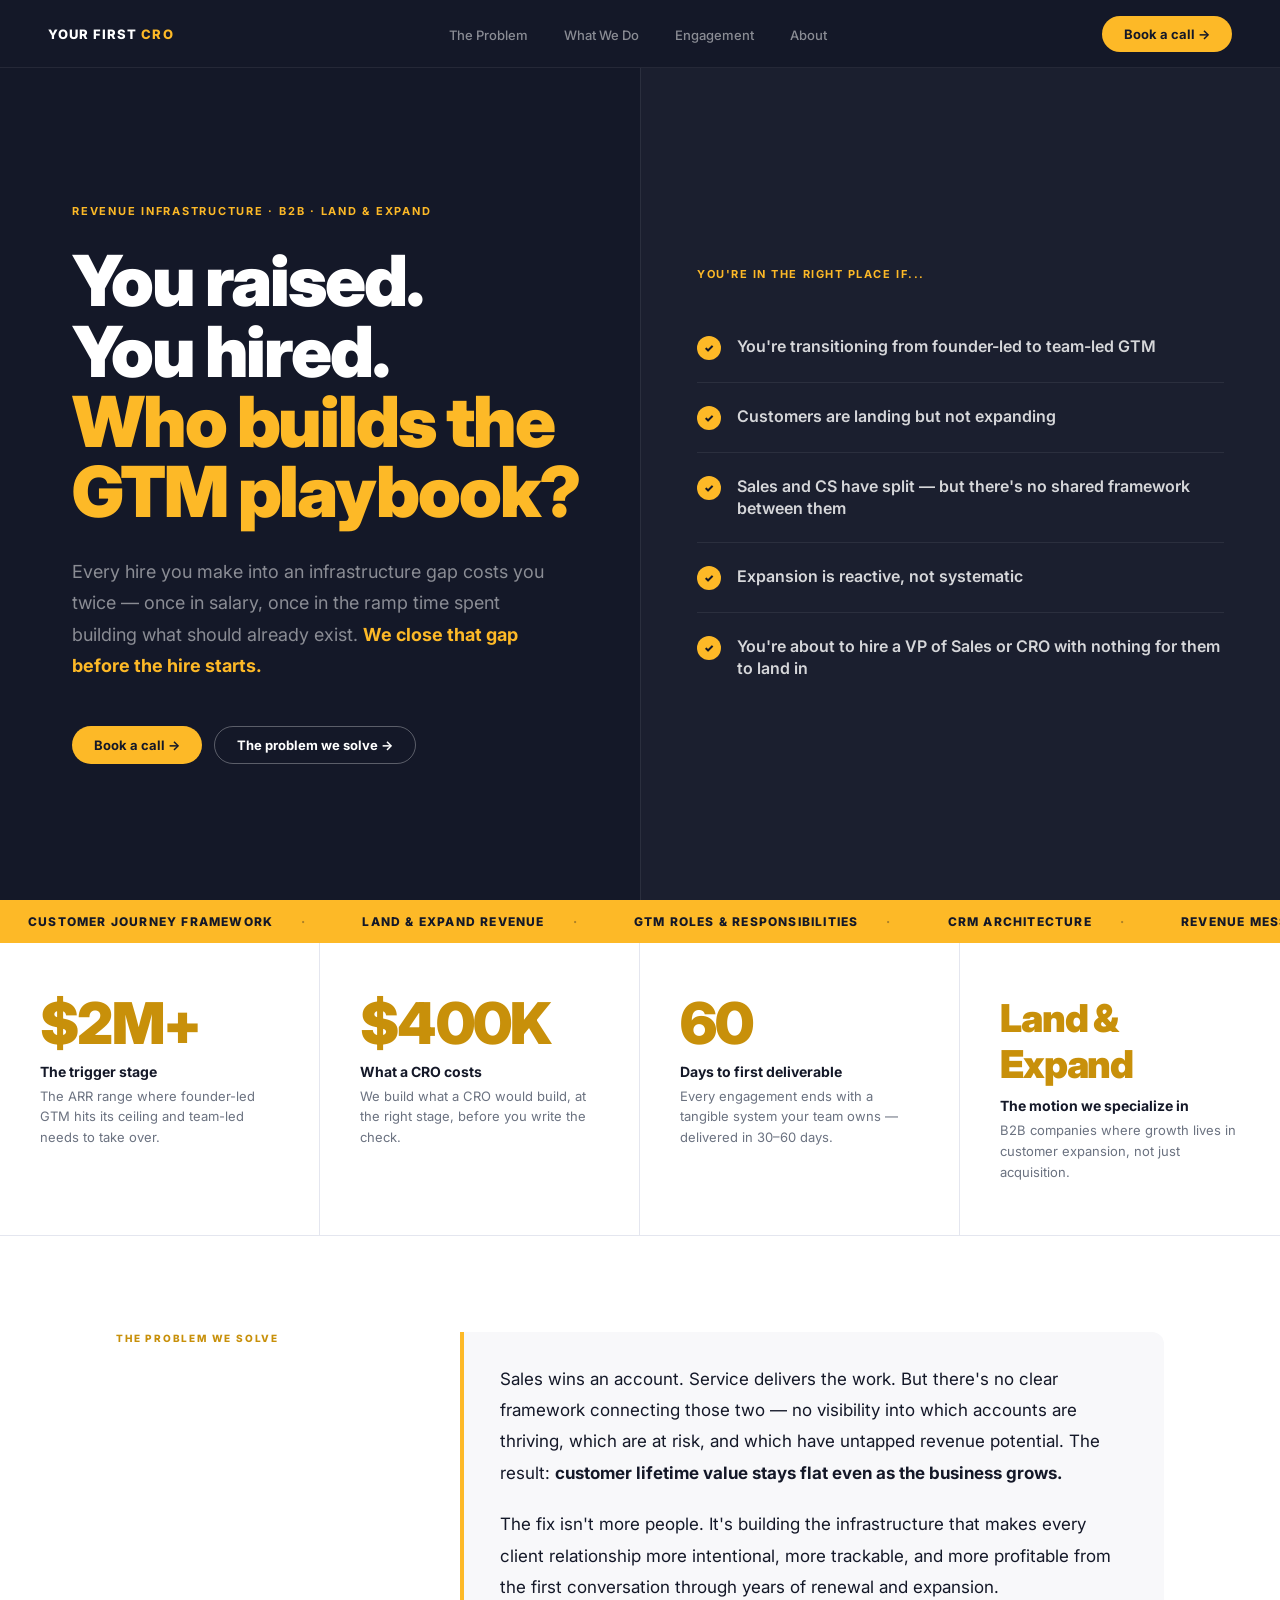
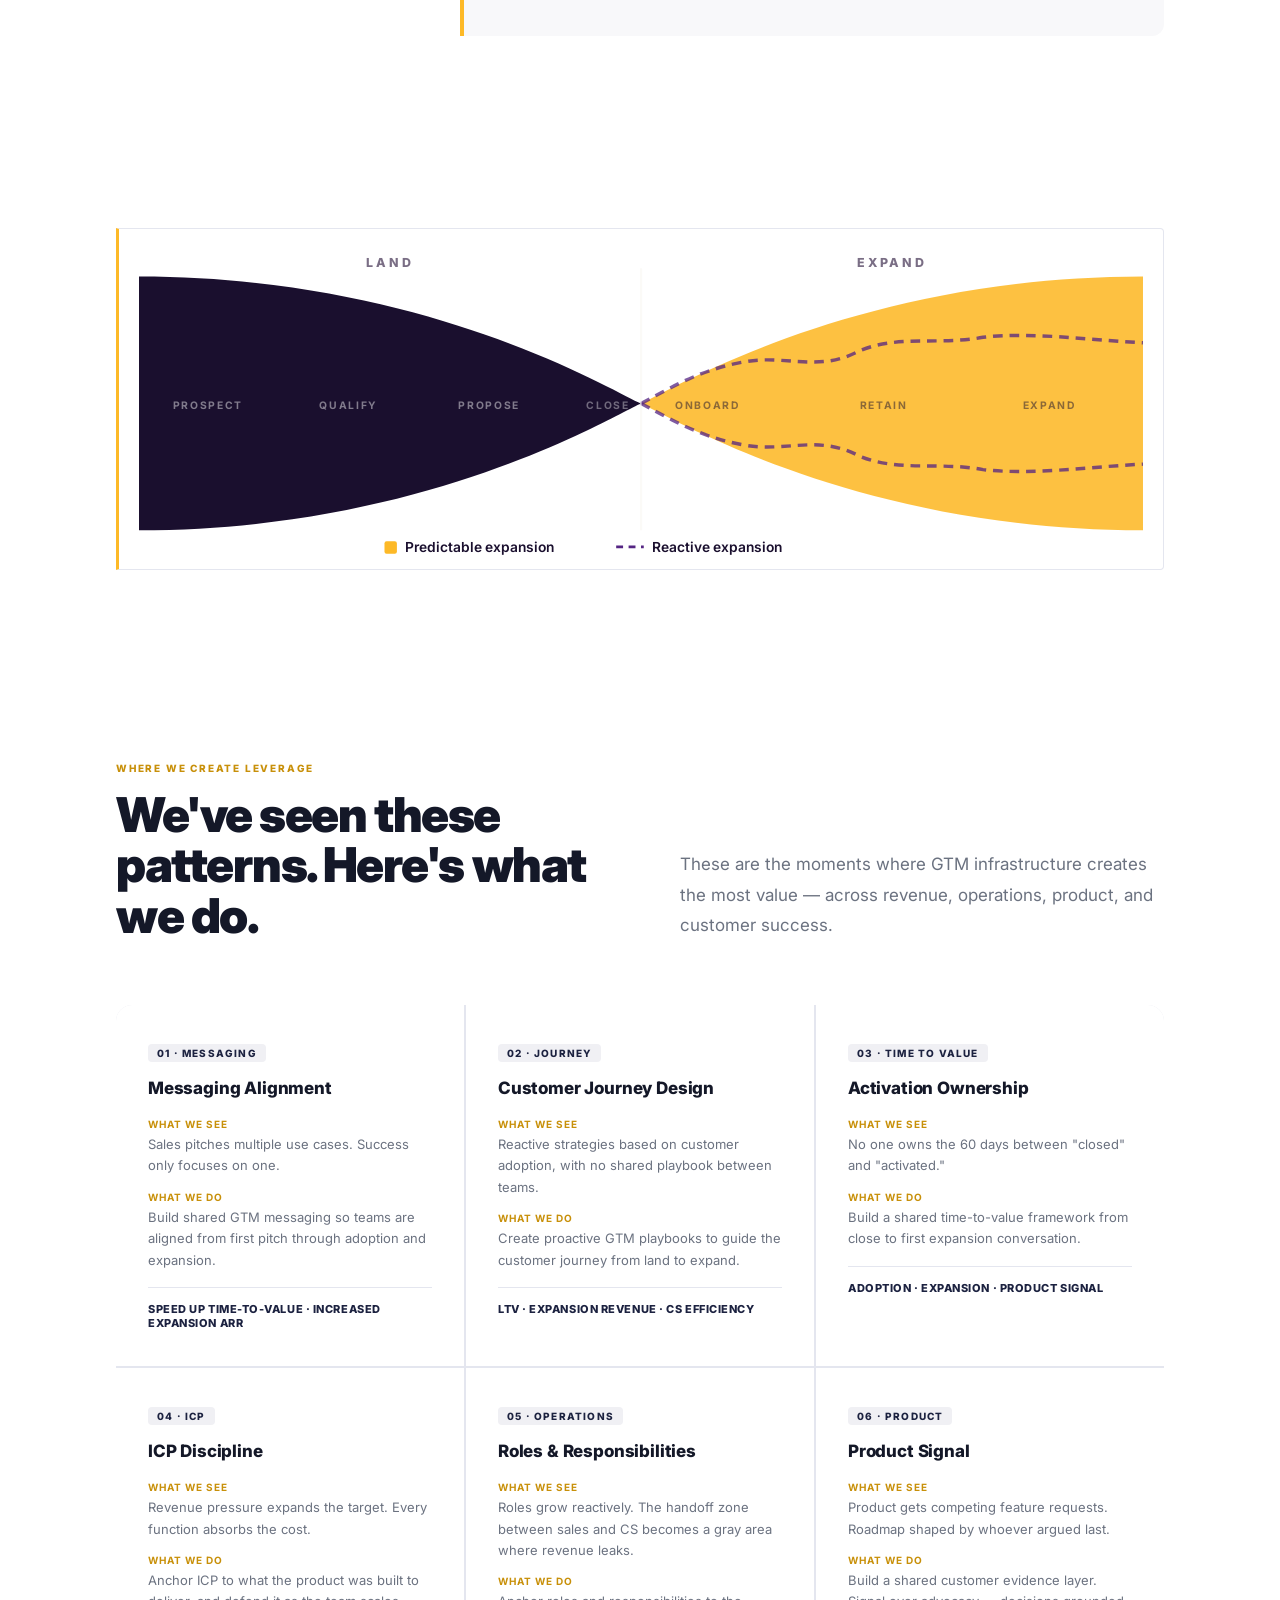
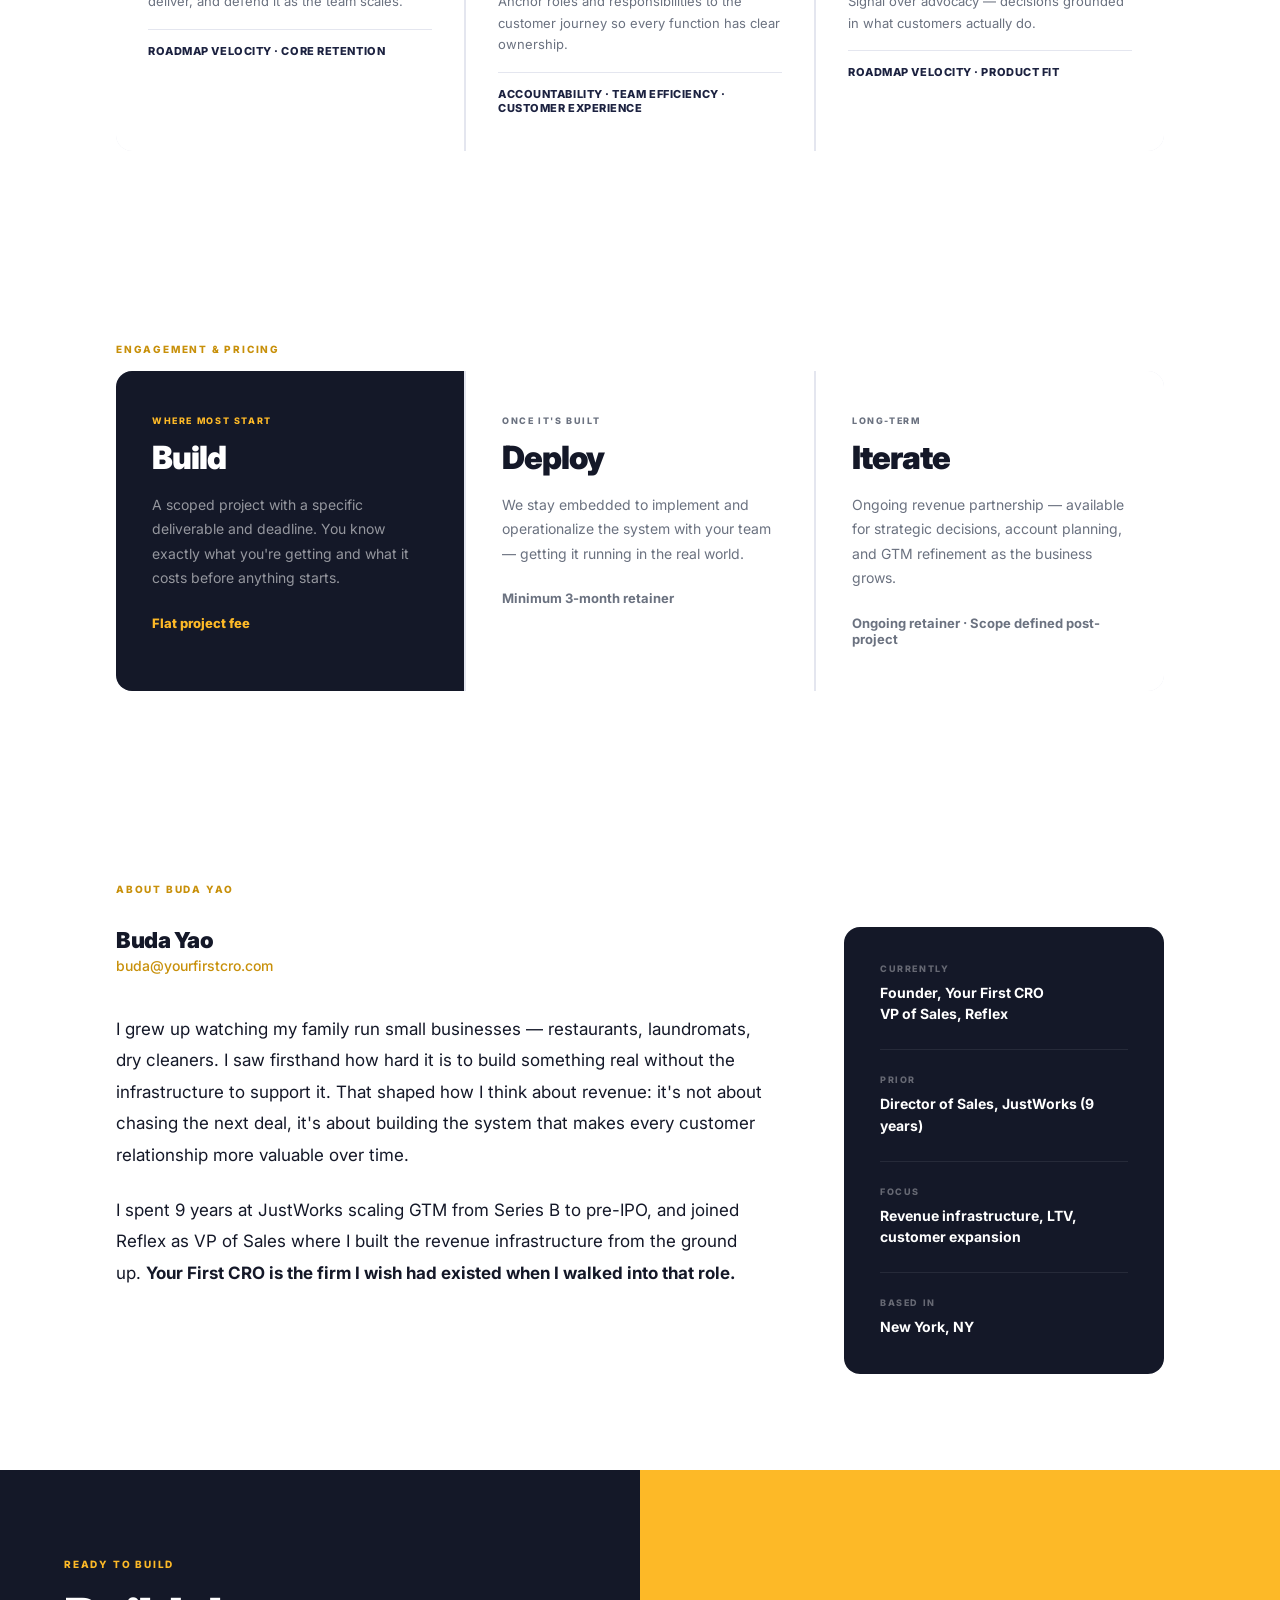
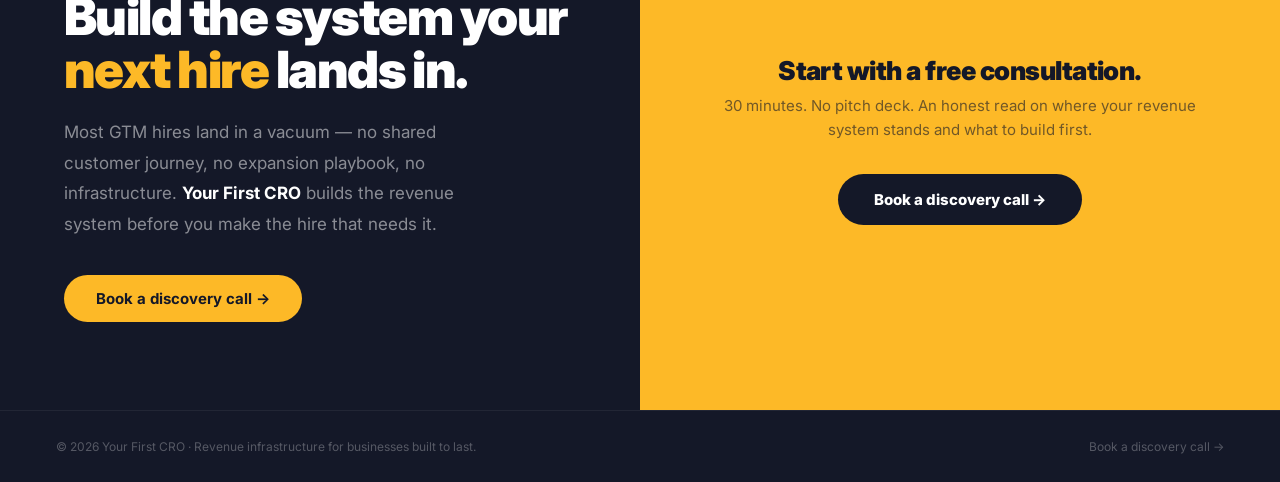
==== index.html @ e3a28d0a "Fix mobile funnel overflow" ====
<!DOCTYPE html>
<html lang="en">
<head>
  <meta charset="UTF-8" />
  <meta name="viewport" content="width=device-width, initial-scale=1.0" />
  <title>Your First CRO — Revenue Infrastructure for B2B Companies</title>
  <link rel="preconnect" href="https://fonts.googleapis.com" />
  <link rel="preconnect" href="https://fonts.gstatic.com" crossorigin />
  <link href="https://fonts.googleapis.com/css2?family=Inter:wght@300;400;500;600;700;800;900&display=swap" rel="stylesheet" />
  <style>
    *, *::before, *::after { box-sizing: border-box; margin: 0; padding: 0; }
    :root {
      --dark:    #141828;
      --dark2:   #1C2240;
      --dark3:   #252D50;
      --white:   #FFFFFF;
      --offwhite:#F8F8FA;
      --light2:  #F0F0F4;
      --text:    #141828;
      --muted:   #6B7280;
      --border:  #E4E6EF;
      --gold:    #FDB927;
      --gold-dk: #C8900A;
    }
    html { scroll-behavior: smooth; }
    body { background: var(--white); color: var(--text); font-family: 'Inter', sans-serif; -webkit-font-smoothing: antialiased; }

    /* ── NAV ── */
    nav {
      position: fixed; top: 0; left: 0; right: 0; z-index: 100;
      display: flex; align-items: center; justify-content: space-between;
      padding: 0 48px; height: 68px;
      background: var(--dark); border-bottom: 1px solid rgba(255,255,255,.07);
    }
    .logo { font-size: 13px; font-weight: 800; letter-spacing: .08em; text-transform: uppercase; color: #fff; text-decoration: none; }
    .logo em { font-style: normal; color: var(--gold); }
    .nav-links { display: flex; gap: 36px; list-style: none; }
    .nav-links a { font-size: 13px; font-weight: 500; color: rgba(255,255,255,.5); text-decoration: none; transition: color .2s; }
    .nav-links a:hover { color: #fff; }
    .pill { display: inline-flex; align-items: center; gap: 6px; padding: 10px 22px; border-radius: 999px; font-size: 13px; font-weight: 700; text-decoration: none; border: none; cursor: pointer; transition: all .2s; }
    .pill-gold { background: var(--gold); color: var(--dark); }
    .pill-gold:hover { background: var(--gold-dk); color: #fff; transform: translateY(-1px); }
    .pill-outline { background: transparent; color: #fff; border: 1.5px solid rgba(255,255,255,.3); }
    .pill-outline:hover { border-color: var(--gold); color: var(--gold); }

    /* ── HERO ── */
    .hero {
      background: var(--dark);
      min-height: 100vh;
      display: grid;
      grid-template-columns: 1fr 1fr;
      align-items: center;
      padding-top: 68px;
      overflow: hidden;
    }
    .hero-left { padding: 80px 56px 80px 72px; }
    .hero-kicker { font-size: 11px; font-weight: 700; letter-spacing: .16em; text-transform: uppercase; color: var(--gold); margin-bottom: 28px; }
    .hero h1 { font-size: clamp(44px, 5.5vw, 76px); font-weight: 900; line-height: 1.0; letter-spacing: -.03em; color: #fff; margin-bottom: 28px; }
    .hero h1 em { font-style: normal; color: var(--gold); }
    .hero-sub { font-size: 18px; color: rgba(255,255,255,.5); line-height: 1.75; margin-bottom: 44px; max-width: 480px; }
    .hero-sub strong { color: var(--gold); font-weight: 700; }
    .hero-actions { display: flex; gap: 12px; flex-wrap: wrap; }
    .hero-right {
      background: rgba(255,255,255,.03);
      border-left: 1px solid rgba(255,255,255,.07);
      height: 100%;
      display: flex; flex-direction: column; justify-content: center;
      padding: 80px 56px;
    }
    .hero-right-label { font-size: 11px; font-weight: 700; letter-spacing: .14em; text-transform: uppercase; color: var(--gold); margin-bottom: 32px; }
    .trigger-row { display: flex; align-items: flex-start; gap: 16px; padding: 22px 0; border-bottom: 1px solid rgba(255,255,255,.07); }
    .trigger-row:last-child { border-bottom: none; }
    .t-check { width: 24px; height: 24px; border-radius: 50%; background: var(--gold); color: var(--dark); font-size: 11px; font-weight: 900; display: flex; align-items: center; justify-content: center; flex-shrink: 0; margin-top: 1px; }
    .t-text { font-size: 16px; font-weight: 600; color: rgba(255,255,255,.82); line-height: 1.4; }

    /* ── TICKER ── */
    .ticker-wrap { background: var(--gold); overflow: hidden; padding: 14px 0; }
    .ticker-inner { display: flex; width: max-content; animation: ticker 35s linear infinite; }
    .ticker-inner:hover { animation-play-state: paused; }
    .ticker-item { font-size: 12px; font-weight: 800; color: var(--dark); padding: 0 28px; text-transform: uppercase; letter-spacing: .1em; white-space: nowrap; }
    .ticker-item::after { content: '·'; margin-left: 28px; opacity: .35; }
    @keyframes ticker { from { transform: translateX(0); } to { transform: translateX(-50%); } }

    /* ── STATS ── */
    .stats-row { display: grid; grid-template-columns: repeat(4, 1fr); background: var(--white); border-bottom: 1px solid var(--border); }
    .stat-block { padding: 52px 40px; border-right: 1px solid var(--border); }
    .stat-block:last-child { border-right: none; }
    .stat-num { font-size: clamp(38px, 4.5vw, 60px); font-weight: 900; letter-spacing: -.03em; color: var(--gold-dk); line-height: 1; margin-bottom: 10px; }
    .stat-label { font-size: 14px; font-weight: 700; color: var(--text); margin-bottom: 6px; }
    .stat-desc { font-size: 13px; color: var(--muted); line-height: 1.6; }

    /* ── SECTION HELPERS ── */
    .sec-dark { background: var(--dark); color: #fff; }
    .sec-white { background: var(--white); }
    .sec-offwhite { background: var(--white); }
    .wrap { max-width: 1160px; margin: 0 auto; padding: 96px 56px; }
    .wrap-sm { max-width: 820px; margin: 0 auto; padding: 96px 56px; }
    .section-kicker { font-size: 10px; font-weight: 800; letter-spacing: .18em; text-transform: uppercase; color: var(--gold-dk); margin-bottom: 16px; }
    .section-kicker-light { color: var(--gold); }
    .section-h2 { font-size: clamp(30px, 3.8vw, 50px); font-weight: 900; line-height: 1.05; letter-spacing: -.03em; }

    /* ── PROBLEM ── */
    .problem-grid { display: grid; grid-template-columns: 280px 1fr; gap: 64px; align-items: start; }
    .problem-label { font-size: 10px; font-weight: 800; letter-spacing: .18em; text-transform: uppercase; color: var(--muted); padding-top: 4px; }
    .problem-card { border-left: 4px solid var(--gold); padding: 32px 36px; background: var(--offwhite); border-radius: 0 12px 12px 0; }
    .problem-card p { font-size: 17px; color: var(--text); line-height: 1.85; margin-bottom: 20px; }
    .problem-card p:last-child { margin-bottom: 0; }
    .problem-card strong { color: var(--dark); font-weight: 700; }

    /* ── FUNNEL ── */
    .funnel-header { margin-bottom: 48px; }
    .funnel-header h2 { font-size: clamp(28px, 3.5vw, 46px); font-weight: 900; line-height: 1.05; letter-spacing: -.03em; color: #fff; margin-top: 12px; }
    .funnel-header h2 em { font-style: normal; color: var(--gold); }
    .funnel-legend { display: flex; gap: 32px; margin-top: 24px; align-items: center; }
    .legend-item { display: flex; align-items: center; gap: 10px; font-size: 13px; font-weight: 600; color: rgba(255,255,255,.45); }
    .legend-line { width: 32px; height: 2px; }
    .legend-line.solid { background: #fff; }
    .legend-line.dashed { background: transparent; border-top: 2px dashed rgba(255,255,255,.5); }

    /* ── WHAT WE DO ── */
    .wwd-grid { display: grid; grid-template-columns: repeat(3, 1fr); gap: 2px; background: rgba(255,255,255,.06); border-radius: 16px; overflow: hidden; }
    .wwd-card { background: var(--dark2); padding: 40px 36px; }
    .wwd-phase { font-size: 9px; font-weight: 800; letter-spacing: .18em; text-transform: uppercase; color: var(--gold); margin-bottom: 12px; }
    .wwd-card h3 { font-size: 20px; font-weight: 900; color: #fff; letter-spacing: -.02em; line-height: 1.2; margin-bottom: 16px; }
    .wwd-card p { font-size: 14px; color: rgba(255,255,255,.55); line-height: 1.75; margin-bottom: 24px; }
    .wwd-tags { display: flex; flex-direction: column; gap: 8px; margin-bottom: 20px; }
    .wwd-tag { display: inline-block; font-size: 11px; font-weight: 700; color: rgba(255,255,255,.8); background: rgba(255,255,255,.08); border: 1px solid rgba(255,255,255,.12); padding: 5px 12px; border-radius: 999px; width: fit-content; }
    .wwd-timeline { font-size: 11px; font-weight: 600; color: var(--gold); margin-top: 16px; padding-top: 16px; border-top: 1px solid rgba(255,255,255,.08); }

    /* ── HOW WE'RE DIFFERENT ── */
    .diff-card { border-left: 4px solid var(--gold); padding: 36px 40px; background: var(--white); border-radius: 0 12px 12px 0; }
    .diff-card p { font-size: 18px; color: var(--text); line-height: 1.85; }

    /* ── LEVERAGE ── */
    .lev-intro { display: grid; grid-template-columns: 1fr 1fr; gap: 80px; align-items: end; margin-bottom: 64px; }
    .lev-intro h2 { font-size: clamp(30px, 3.8vw, 48px); font-weight: 900; line-height: 1.05; letter-spacing: -.03em; }
    .lev-intro p { font-size: 17px; color: var(--muted); line-height: 1.8; }
    .lev-grid { display: grid; grid-template-columns: repeat(3, 1fr); gap: 2px; background: var(--border); border-radius: 16px; overflow: hidden; }
    .lev-card { background: var(--white); padding: 36px 32px; transition: background .2s; }
    .lev-card:hover { background: #F5F5FA; }
    .lev-num { font-size: 10px; font-weight: 800; letter-spacing: .12em; text-transform: uppercase; color: var(--dark2); background: var(--light2); display: inline-block; padding: 3px 9px; border-radius: 4px; margin-bottom: 16px; }
    .lev-card h3 { font-size: 17px; font-weight: 800; color: var(--text); margin-bottom: 20px; letter-spacing: -.01em; }
    .lev-row-lbl { font-size: 10px; font-weight: 700; letter-spacing: .1em; text-transform: uppercase; color: var(--gold-dk); margin-bottom: 4px; }
    .lev-row-txt { font-size: 13px; color: var(--muted); line-height: 1.65; margin-bottom: 14px; }
    .lev-impact { margin-top: 16px; padding-top: 14px; border-top: 1px solid var(--border); font-size: 11px; font-weight: 800; color: var(--dark2); letter-spacing: .05em; text-transform: uppercase; }
    .lev-wide { grid-column: span 3; background: var(--dark); padding: 48px; display: grid; grid-template-columns: 1fr 2fr; gap: 48px; align-items: center; }
    .lev-wide h3 { font-size: 22px; font-weight: 900; color: #fff; letter-spacing: -.02em; line-height: 1.2; }
    .lev-wide h3 em { font-style: normal; color: var(--gold); }
    .lev-wide p { font-size: 16px; color: rgba(255,255,255,.6); line-height: 1.8; }

    /* ── ENGAGEMENT ── */
    .eng-grid { display: grid; grid-template-columns: repeat(3, 1fr); gap: 2px; background: var(--border); border-radius: 16px; overflow: hidden; }
    .eng-card { background: var(--white); padding: 44px 36px; }
    .eng-card.featured { background: var(--dark); }
    .eng-phase { font-size: 9px; font-weight: 800; letter-spacing: .18em; text-transform: uppercase; color: var(--muted); margin-bottom: 12px; }
    .eng-card.featured .eng-phase { color: var(--gold); }
    .eng-card h3 { font-size: 32px; font-weight: 900; color: var(--text); letter-spacing: -.03em; margin-bottom: 16px; }
    .eng-card.featured h3 { color: #fff; }
    .eng-card p { font-size: 14px; color: var(--muted); line-height: 1.75; margin-bottom: 24px; }
    .eng-card.featured p { color: rgba(255,255,255,.55); }
    .eng-fee { font-size: 13px; font-weight: 800; color: var(--gold-dk); }
    .eng-card.featured .eng-fee { color: var(--gold); }

    /* ── ABOUT ── */
    .about-grid { display: grid; grid-template-columns: 1fr 320px; gap: 80px; align-items: start; }
    .about-bio p { font-size: 17px; color: var(--text); line-height: 1.85; margin-bottom: 24px; }
    .about-bio p:last-child { margin-bottom: 0; }
    .about-bio strong { font-weight: 700; }
    .about-sidebar { background: var(--dark); border-radius: 16px; padding: 36px; }
    .about-row { margin-bottom: 24px; padding-bottom: 24px; border-bottom: 1px solid rgba(255,255,255,.08); }
    .about-row:last-child { margin-bottom: 0; padding-bottom: 0; border-bottom: none; }
    .about-row-label { font-size: 9px; font-weight: 800; letter-spacing: .18em; text-transform: uppercase; color: rgba(255,255,255,.35); margin-bottom: 8px; }
    .about-row-value { font-size: 14px; font-weight: 700; color: #fff; line-height: 1.55; }
    .about-name { font-size: 22px; font-weight: 900; color: var(--text); letter-spacing: -.02em; margin-bottom: 4px; }
    .about-email { font-size: 14px; color: var(--gold-dk); font-weight: 500; margin-bottom: 40px; }

    /* ── CTA ── */
    .cta-wrap { background: var(--dark); display: grid; grid-template-columns: 1fr 1fr; align-items: stretch; min-height: 440px; }
    .cta-left { padding: 88px 64px; display: flex; flex-direction: column; justify-content: center; }
    .cta-left h2 { font-size: clamp(32px, 4vw, 56px); font-weight: 900; line-height: 1.05; letter-spacing: -.03em; color: #fff; margin-bottom: 20px; }
    .cta-left h2 em { font-style: normal; color: var(--gold); }
    .cta-left p { font-size: 17px; color: rgba(255,255,255,.5); line-height: 1.8; margin-bottom: 36px; max-width: 420px; }
    .cta-left strong { color: #fff; }
    .cta-right { background: var(--gold); display: flex; flex-direction: column; align-items: center; justify-content: center; padding: 64px; text-align: center; }
    .cta-right h3 { font-size: 26px; font-weight: 900; color: var(--dark); letter-spacing: -.02em; margin-bottom: 8px; }
    .cta-right p { font-size: 15px; color: rgba(20,24,40,.6); margin-bottom: 32px; line-height: 1.6; }
    .pill-dark-lg { display: inline-flex; align-items: center; gap: 8px; padding: 16px 36px; border-radius: 999px; font-size: 15px; font-weight: 800; background: var(--dark); color: #fff; text-decoration: none; transition: all .2s; }
    .pill-dark-lg:hover { background: var(--dark2); transform: translateY(-2px); box-shadow: 0 8px 28px rgba(20,24,40,.3); }

    /* ── FOOTER ── */
    footer { background: var(--dark); padding: 28px 56px; display: flex; align-items: center; justify-content: space-between; border-top: 1px solid rgba(255,255,255,.06); }
    footer p { font-size: 12px; color: rgba(255,255,255,.28); }
    footer a { font-size: 12px; color: rgba(255,255,255,.28); text-decoration: none; transition: color .2s; }
    footer a:hover { color: var(--gold); }

    /* ── MOBILE ── */
    @media (max-width: 768px) {
      nav { padding: 0 20px; }
      .nav-links { display: none; }
      .hero { grid-template-columns: 1fr; min-height: auto; }
      .hero-left { padding: 80px 24px 48px; }
      .hero-right { border-left: none; border-top: 1px solid rgba(255,255,255,.07); padding: 48px 24px; }
      .wrap, .wrap-sm { padding: 64px 24px; }
      .stats-row { grid-template-columns: 1fr 1fr; }
      .stat-block { border-right: none; border-bottom: 1px solid var(--border); padding: 36px 24px; }
      .problem-grid { grid-template-columns: 1fr; gap: 24px; }
      .wwd-grid, .eng-grid { grid-template-columns: 1fr; }
      .lev-grid { grid-template-columns: 1fr; }
      .lev-wide { grid-column: span 1; grid-template-columns: 1fr; gap: 20px; }
      .lev-intro, .about-grid { grid-template-columns: 1fr; gap: 40px; }
      .cta-wrap { grid-template-columns: 1fr; }
      .cta-left { padding: 56px 24px; }
      .cta-right { padding: 48px 24px; }
      footer { flex-direction: column; gap: 8px; text-align: center; padding: 24px; }
      .funnel-svg { transform: scale(1.6); transform-origin: center center; margin: 20px 0; }
      .funnel-container { overflow: hidden; }
    }
  </style>
</head>
<body>

<!-- NAV -->
<nav>
  <a href="/" class="logo">Your First <em>CRO</em></a>
  <ul class="nav-links">
    <li><a href="#problem">The Problem</a></li>
    <li><a href="#what-we-do">What We Do</a></li>
    <li><a href="#engage">Engagement</a></li>
    <li><a href="#about">About</a></li>
  </ul>
  <a href="book.html" class="pill pill-gold">Book a call →</a>
</nav>

<!-- HERO -->
<section class="hero">
  <div class="hero-left">
    <div class="hero-kicker">Revenue Infrastructure · B2B · Land & Expand</div>
    <h1>You raised.<br>You hired.<br><em>Who builds the GTM playbook?</em></h1>
    <p class="hero-sub">Every hire you make into an infrastructure gap costs you twice — once in salary, once in the ramp time spent building what should already exist. <strong>We close that gap before the hire starts.</strong></p>
    <div class="hero-actions">
      <a href="book.html" class="pill pill-gold">Book a call →</a>
      <a href="#problem" class="pill pill-outline">The problem we solve →</a>
    </div>
  </div>
  <div class="hero-right">
    <div class="hero-right-label">You're in the right place if...</div>
    <div class="trigger-row">
      <div class="t-check">✓</div>
      <span class="t-text">You're transitioning from founder-led to team-led GTM</span>
    </div>
    <div class="trigger-row">
      <div class="t-check">✓</div>
      <span class="t-text">Customers are landing but not expanding</span>
    </div>
    <div class="trigger-row">
      <div class="t-check">✓</div>
      <span class="t-text">Sales and CS have split — but there's no shared framework between them</span>
    </div>
    <div class="trigger-row">
      <div class="t-check">✓</div>
      <span class="t-text">Expansion is reactive, not systematic</span>
    </div>
    <div class="trigger-row">
      <div class="t-check">✓</div>
      <span class="t-text">You're about to hire a VP of Sales or CRO with nothing for them to land in</span>
    </div>
  </div>
</section>

<!-- TICKER -->
<div class="ticker-wrap">
  <div class="ticker-inner">
    <span class="ticker-item">Customer Journey Framework</span>
    <span class="ticker-item">Land & Expand Revenue</span>
    <span class="ticker-item">GTM Roles & Responsibilities</span>
    <span class="ticker-item">CRM Architecture</span>
    <span class="ticker-item">Revenue Messaging</span>
    <span class="ticker-item">AI Workflow Agents</span>
    <span class="ticker-item">Outsourced Revenue Partner</span>
    <span class="ticker-item">Time to Value</span>
    <span class="ticker-item">Expansion Playbook</span>
    <span class="ticker-item">Customer Journey Framework</span>
    <span class="ticker-item">Land & Expand Revenue</span>
    <span class="ticker-item">GTM Roles & Responsibilities</span>
    <span class="ticker-item">CRM Architecture</span>
    <span class="ticker-item">Revenue Messaging</span>
    <span class="ticker-item">AI Workflow Agents</span>
    <span class="ticker-item">Outsourced Revenue Partner</span>
    <span class="ticker-item">Time to Value</span>
    <span class="ticker-item">Expansion Playbook</span>
  </div>
</div>

<!-- STATS -->
<section>
  <div class="stats-row">
    <div class="stat-block">
      <div class="stat-num">$2M+</div>
      <div class="stat-label">The trigger stage</div>
      <div class="stat-desc">The ARR range where founder-led GTM hits its ceiling and team-led needs to take over.</div>
    </div>
    <div class="stat-block">
      <div class="stat-num">$400K</div>
      <div class="stat-label">What a CRO costs</div>
      <div class="stat-desc">We build what a CRO would build, at the right stage, before you write the check.</div>
    </div>
    <div class="stat-block">
      <div class="stat-num">60</div>
      <div class="stat-label">Days to first deliverable</div>
      <div class="stat-desc">Every engagement ends with a tangible system your team owns — delivered in 30–60 days.</div>
    </div>
    <div class="stat-block">
      <div class="stat-num" style="font-size:clamp(26px,3vw,42px);line-height:1.2;">Land &<br>Expand</div>
      <div class="stat-label">The motion we specialize in</div>
      <div class="stat-desc">B2B companies where growth lives in customer expansion, not just acquisition.</div>
    </div>
  </div>
</section>

<!-- THE PROBLEM -->
<section class="sec-white" id="problem">
  <div class="wrap">
    <div class="problem-grid">
      <div>
        <div class="section-kicker">The problem we solve</div>
      </div>
      <div class="problem-card">
        <p>Sales wins an account. Service delivers the work. But there's no clear framework connecting those two — no visibility into which accounts are thriving, which are at risk, and which have untapped revenue potential. The result: <strong>customer lifetime value stays flat even as the business grows.</strong></p>
        <p>The fix isn't more people. It's building the infrastructure that makes every client relationship more intentional, more trackable, and more profitable from the first conversation through years of renewal and expansion.</p>
      </div>
    </div>
  </div>
</section>

<!-- LAND & EXPAND FUNNEL -->
<section class="sec-white" id="funnel">
  <div class="wrap">
    <div class="funnel-container" style="background:var(--white);border-left:3px solid var(--gold);padding:20px 20px 14px;border-radius:0 4px 4px 0;border:1px solid var(--border);border-left:3px solid var(--gold);">
      <svg viewBox="0 0 728 222" xmlns="http://www.w3.org/2000/svg" style="width:100%;height:auto;display:block;" class="funnel-svg">
        <defs>
          <style>
            .f-head { font-family: Inter, sans-serif; font-size: 9px; font-weight: 800; letter-spacing: 2px; }
            .f-stage { font-family: Inter, sans-serif; font-size: 7.5px; font-weight: 700; letter-spacing: 1.2px; }
            .f-cap { font-family: Inter, sans-serif; font-size: 10px; font-weight: 600; }
          </style>
        </defs>
        <text x="182" y="13" text-anchor="middle" class="f-head" fill="#7A6E85">LAND</text>
        <text x="546" y="13" text-anchor="middle" class="f-head" fill="#7A6E85">EXPAND</text>
        <path d="M 0,20 C 210,20 345,104 364,112 C 345,120 210,204 0,204 Z" fill="#1A0F2E"/>
        <path d="M 364,112 C 383,104 518,20 728,20 L 728,204 C 518,204 383,120 364,112 Z" fill="#FDB927" opacity="0.88"/>
        <path d="M 364,112 C 380,104 404,88 438,82 C 468,76 492,90 522,74 C 550,62 580,70 612,64 C 648,60 688,66 728,68" fill="none" stroke="#552583" stroke-width="2.5" stroke-dasharray="7,5" opacity="0.75"/>
        <path d="M 364,112 C 380,120 404,136 438,142 C 468,148 492,134 522,150 C 550,162 580,154 612,160 C 648,164 688,158 728,156" fill="none" stroke="#552583" stroke-width="2.5" stroke-dasharray="7,5" opacity="0.75"/>
        <line x1="364" y1="14" x2="364" y2="204" stroke="rgba(247,243,238,0.45)" stroke-width="1.5"/>
        <text x="50"  y="116" text-anchor="middle" class="f-stage" fill="rgba(255,255,255,0.45)">PROSPECT</text>
        <text x="152" y="116" text-anchor="middle" class="f-stage" fill="rgba(255,255,255,0.45)">QUALIFY</text>
        <text x="254" y="116" text-anchor="middle" class="f-stage" fill="rgba(255,255,255,0.45)">PROPOSE</text>
        <text x="340" y="116" text-anchor="middle" class="f-stage" fill="rgba(255,255,255,0.38)" font-size="6.5">CLOSE</text>
        <text x="412" y="116" text-anchor="middle" class="f-stage" fill="rgba(26,15,46,0.5)">ONBOARD</text>
        <text x="540" y="116" text-anchor="middle" class="f-stage" fill="rgba(26,15,46,0.5)">RETAIN</text>
        <text x="660" y="116" text-anchor="middle" class="f-stage" fill="rgba(26,15,46,0.5)">EXPAND</text>
        <rect x="178" y="212" width="9" height="9" fill="#FDB927" rx="1.5"/>
        <text x="193" y="220" class="f-cap" fill="#1A0F2E">Predictable expansion</text>
        <line x1="346" y1="216" x2="366" y2="216" stroke="#552583" stroke-width="2" stroke-dasharray="5,4"/>
        <text x="372" y="220" class="f-cap" fill="#1A0F2E">Reactive expansion</text>
      </svg>
    </div>
  </div>
</section>

<!-- LEVERAGE -->
<section class="sec-offwhite" id="leverage">
  <div class="wrap">
    <div class="lev-intro">
      <div>
        <div class="section-kicker">Where we create leverage</div>
        <h2 class="section-h2" style="margin-top:12px;">We've seen these patterns. Here's what we do.</h2>
      </div>
      <p>These are the moments where GTM infrastructure creates the most value — across revenue, operations, product, and customer success.</p>
    </div>
    <div class="lev-grid">
      <div class="lev-card">
        <div class="lev-num">01 · Messaging</div>
        <h3>Messaging Alignment</h3>
        <div class="lev-row-lbl">What we see</div>
        <div class="lev-row-txt">Sales pitches multiple use cases. Success only focuses on one.</div>
        <div class="lev-row-lbl">What we do</div>
        <div class="lev-row-txt">Build shared GTM messaging so teams are aligned from first pitch through adoption and expansion.</div>
        <div class="lev-impact">Speed up time-to-value · Increased expansion ARR</div>
      </div>
      <div class="lev-card">
        <div class="lev-num">02 · Journey</div>
        <h3>Customer Journey Design</h3>
        <div class="lev-row-lbl">What we see</div>
        <div class="lev-row-txt">Reactive strategies based on customer adoption, with no shared playbook between teams.</div>
        <div class="lev-row-lbl">What we do</div>
        <div class="lev-row-txt">Create proactive GTM playbooks to guide the customer journey from land to expand.</div>
        <div class="lev-impact">LTV · Expansion revenue · CS efficiency</div>
      </div>
      <div class="lev-card">
        <div class="lev-num">03 · Time to Value</div>
        <h3>Activation Ownership</h3>
        <div class="lev-row-lbl">What we see</div>
        <div class="lev-row-txt">No one owns the 60 days between "closed" and "activated."</div>
        <div class="lev-row-lbl">What we do</div>
        <div class="lev-row-txt">Build a shared time-to-value framework from close to first expansion conversation.</div>
        <div class="lev-impact">Adoption · Expansion · Product signal</div>
      </div>
      <div class="lev-card">
        <div class="lev-num">04 · ICP</div>
        <h3>ICP Discipline</h3>
        <div class="lev-row-lbl">What we see</div>
        <div class="lev-row-txt">Revenue pressure expands the target. Every function absorbs the cost.</div>
        <div class="lev-row-lbl">What we do</div>
        <div class="lev-row-txt">Anchor ICP to what the product was built to deliver, and defend it as the team scales.</div>
        <div class="lev-impact">Roadmap velocity · Core retention</div>
      </div>
      <div class="lev-card">
        <div class="lev-num">05 · Operations</div>
        <h3>Roles &amp; Responsibilities</h3>
        <div class="lev-row-lbl">What we see</div>
        <div class="lev-row-txt">Roles grow reactively. The handoff zone between sales and CS becomes a gray area where revenue leaks.</div>
        <div class="lev-row-lbl">What we do</div>
        <div class="lev-row-txt">Anchor roles and responsibilities to the customer journey so every function has clear ownership.</div>
        <div class="lev-impact">Accountability · Team efficiency · Customer experience</div>
      </div>
      <div class="lev-card">
        <div class="lev-num">06 · Product</div>
        <h3>Product Signal</h3>
        <div class="lev-row-lbl">What we see</div>
        <div class="lev-row-txt">Product gets competing feature requests. Roadmap shaped by whoever argued last.</div>
        <div class="lev-row-lbl">What we do</div>
        <div class="lev-row-txt">Build a shared customer evidence layer. Signal over advocacy — decisions grounded in what customers actually do.</div>
        <div class="lev-impact">Roadmap velocity · Product fit</div>
      </div>
    </div>
  </div>
</section>

<!-- ENGAGEMENT -->
<section class="sec-white" id="engage">
  <div class="wrap">
    <div class="section-kicker" style="margin-bottom:16px;">Engagement & pricing</div>
    <div class="eng-grid">
      <div class="eng-card featured">
        <div class="eng-phase">Where most start</div>
        <h3>Build</h3>
        <p>A scoped project with a specific deliverable and deadline. You know exactly what you're getting and what it costs before anything starts.</p>
        <div class="eng-fee">Flat project fee</div>
      </div>
      <div class="eng-card">
        <div class="eng-phase">Once it's built</div>
        <h3>Deploy</h3>
        <p>We stay embedded to implement and operationalize the system with your team — getting it running in the real world.</p>
        <div class="eng-fee" style="color:var(--muted);font-weight:700;">Minimum 3-month retainer</div>
      </div>
      <div class="eng-card">
        <div class="eng-phase">Long-term</div>
        <h3>Iterate</h3>
        <p>Ongoing revenue partnership — available for strategic decisions, account planning, and GTM refinement as the business grows.</p>
        <div class="eng-fee" style="color:var(--muted);font-weight:700;">Ongoing retainer · Scope defined post-project</div>
      </div>
    </div>
  </div>
</section>

<!-- ABOUT -->
<section class="sec-offwhite" id="about">
  <div class="wrap">
    <div class="section-kicker" style="margin-bottom:32px;">About Buda Yao</div>
    <div class="about-grid">
      <div class="about-bio">
        <div class="about-name">Buda Yao</div>
        <div class="about-email">buda@yourfirstcro.com</div>
        <p>I grew up watching my family run small businesses — restaurants, laundromats, dry cleaners. I saw firsthand how hard it is to build something real without the infrastructure to support it. That shaped how I think about revenue: it's not about chasing the next deal, it's about building the system that makes every customer relationship more valuable over time.</p>
        <p>I spent 9 years at JustWorks scaling GTM from Series B to pre-IPO, and joined Reflex as VP of Sales where I built the revenue infrastructure from the ground up. <strong>Your First CRO is the firm I wish had existed when I walked into that role.</strong></p>
      </div>
      <div class="about-sidebar">
        <div class="about-row">
          <div class="about-row-label">Currently</div>
          <div class="about-row-value">Founder, Your First CRO<br>VP of Sales, Reflex</div>
        </div>
        <div class="about-row">
          <div class="about-row-label">Prior</div>
          <div class="about-row-value">Director of Sales, JustWorks (9 years)</div>
        </div>
        <div class="about-row">
          <div class="about-row-label">Focus</div>
          <div class="about-row-value">Revenue infrastructure, LTV, customer expansion</div>
        </div>
        <div class="about-row">
          <div class="about-row-label">Based in</div>
          <div class="about-row-value">New York, NY</div>
        </div>
      </div>
    </div>
  </div>
</section>

<!-- CTA -->
<section id="cta">
  <div class="cta-wrap">
    <div class="cta-left">
      <div class="section-kicker section-kicker-light" style="margin-bottom:20px;">Ready to build</div>
      <h2>Build the system your <em>next hire</em> lands in.</h2>
      <p>Most GTM hires land in a vacuum — no shared customer journey, no expansion playbook, no infrastructure. <strong>Your First CRO</strong> builds the revenue system before you make the hire that needs it.</p>
      <a href="book.html" class="pill pill-gold" style="font-size:15px;padding:14px 32px;align-self:flex-start;">Book a discovery call →</a>
    </div>
    <div class="cta-right">
      <h3>Start with a free consultation.</h3>
      <p>30 minutes. No pitch deck. An honest read on where your revenue system stands and what to build first.</p>
      <a href="book.html" class="pill-dark-lg">Book a discovery call →</a>
    </div>
  </div>
</section>

<!-- FOOTER -->
<footer>
  <p>© 2026 Your First CRO · Revenue infrastructure for businesses built to last.</p>
  <a href="book.html">Book a discovery call →</a>
</footer>

</body>
</html>
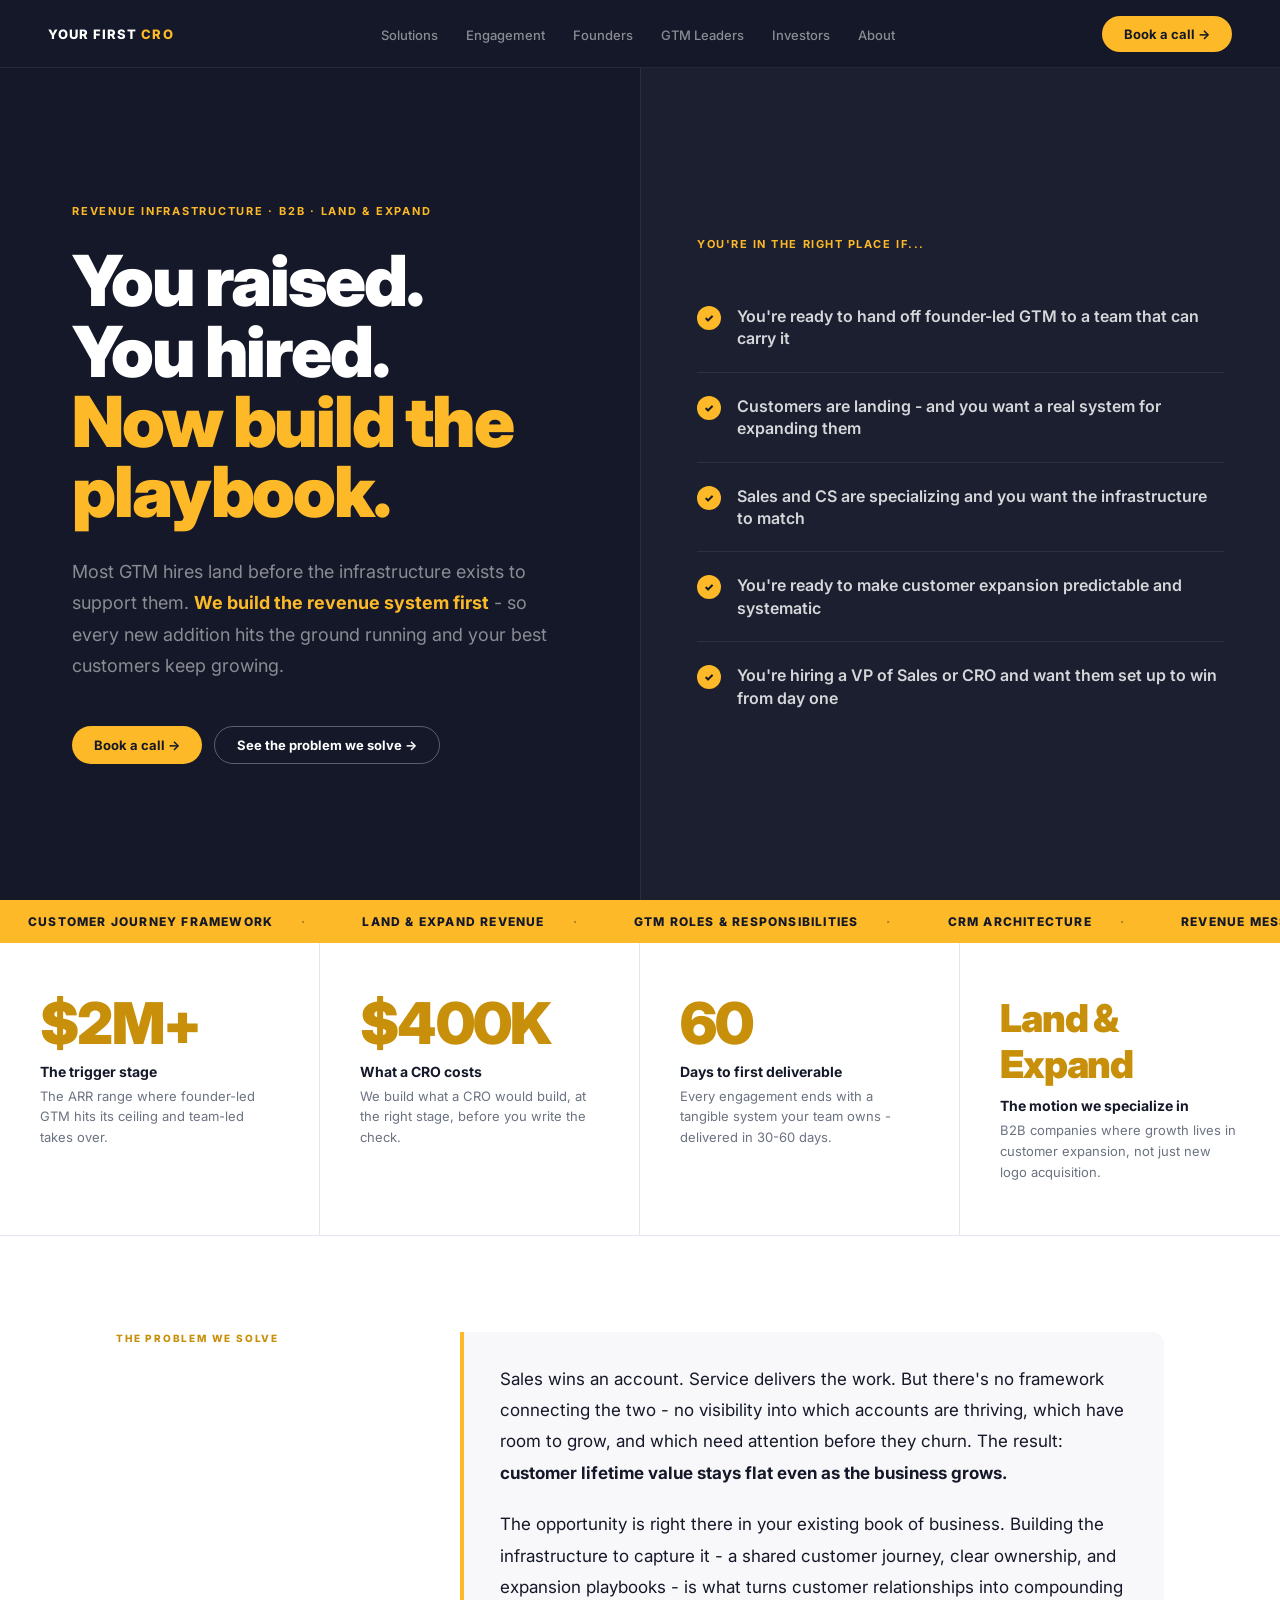
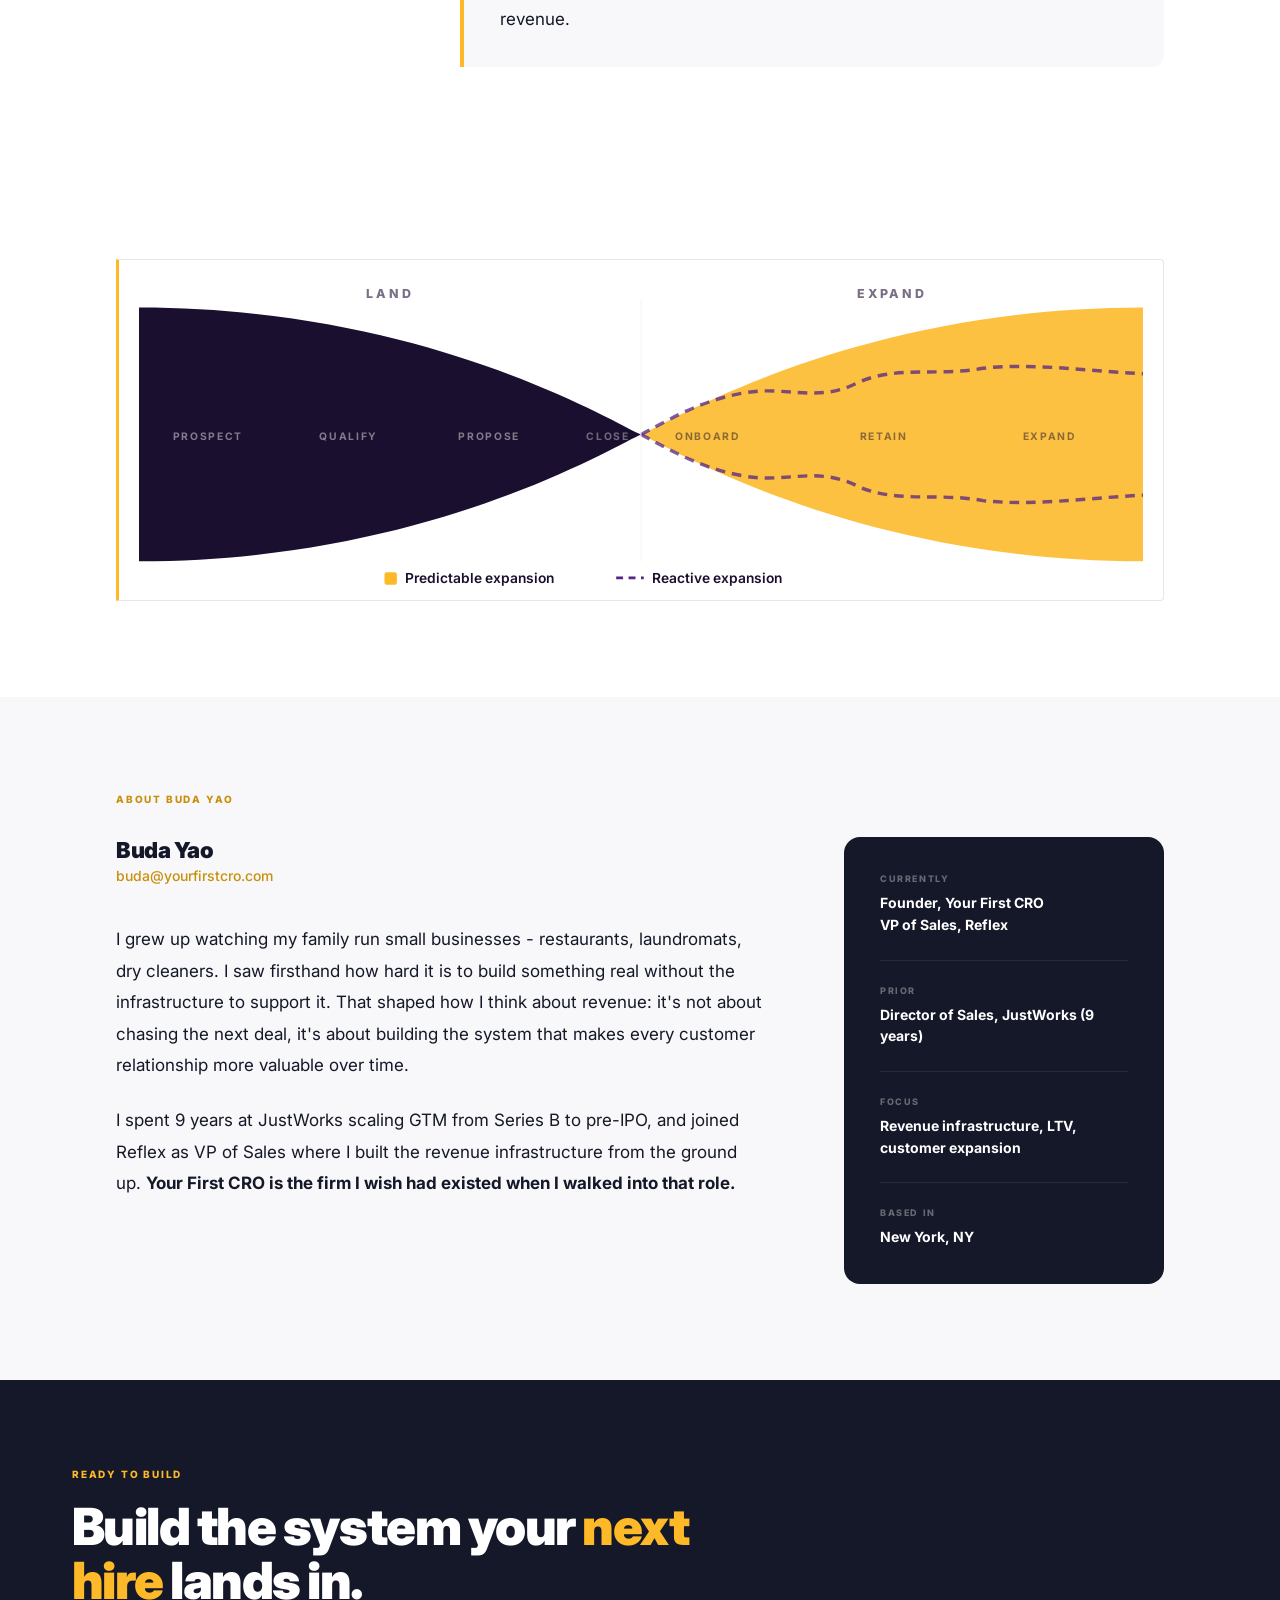
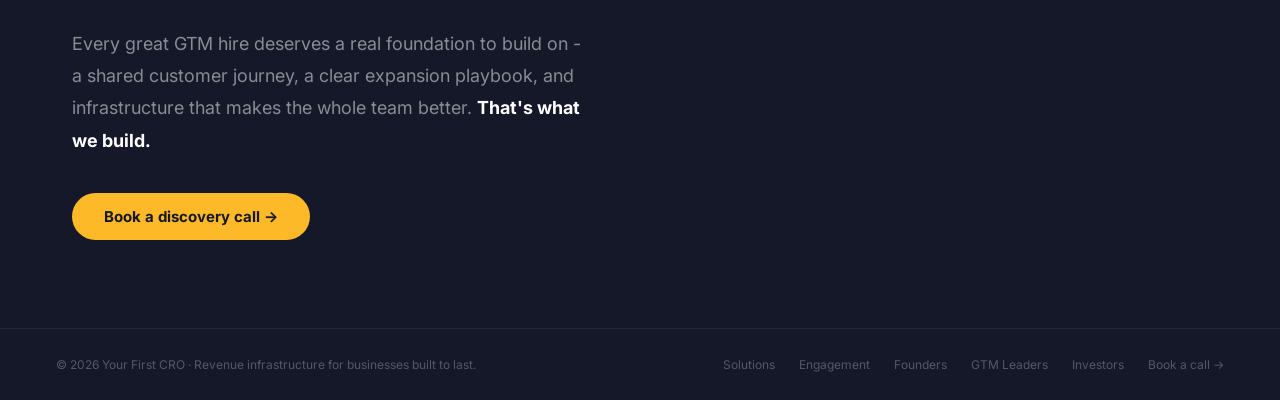
==== commit 21ef6070: "Add 5 new pages and restructure homepage - index.html: removed Leverage and Engagement sections, del" ====
--- a/index.html
+++ b/index.html
@@ -25,7 +25,7 @@
     html { scroll-behavior: smooth; }
     body { background: var(--white); color: var(--text); font-family: 'Inter', sans-serif; -webkit-font-smoothing: antialiased; }
 
-    /* ── NAV ── */
+    /* -- NAV -- */
     nav {
       position: fixed; top: 0; left: 0; right: 0; z-index: 100;
       display: flex; align-items: center; justify-content: space-between;
@@ -34,7 +34,7 @@
     }
     .logo { font-size: 13px; font-weight: 800; letter-spacing: .08em; text-transform: uppercase; color: #fff; text-decoration: none; }
     .logo em { font-style: normal; color: var(--gold); }
-    .nav-links { display: flex; gap: 36px; list-style: none; }
+    .nav-links { display: flex; gap: 28px; list-style: none; }
     .nav-links a { font-size: 13px; font-weight: 500; color: rgba(255,255,255,.5); text-decoration: none; transition: color .2s; }
     .nav-links a:hover { color: #fff; }
     .pill { display: inline-flex; align-items: center; gap: 6px; padding: 10px 22px; border-radius: 999px; font-size: 13px; font-weight: 700; text-decoration: none; border: none; cursor: pointer; transition: all .2s; }
@@ -43,7 +43,7 @@
     .pill-outline { background: transparent; color: #fff; border: 1.5px solid rgba(255,255,255,.3); }
     .pill-outline:hover { border-color: var(--gold); color: var(--gold); }
 
-    /* ── HERO ── */
+    /* -- HERO -- */
     .hero {
       background: var(--dark);
       min-height: 100vh;
@@ -73,7 +73,7 @@
     .t-check { width: 24px; height: 24px; border-radius: 50%; background: var(--gold); color: var(--dark); font-size: 11px; font-weight: 900; display: flex; align-items: center; justify-content: center; flex-shrink: 0; margin-top: 1px; }
     .t-text { font-size: 16px; font-weight: 600; color: rgba(255,255,255,.82); line-height: 1.4; }
 
-    /* ── TICKER ── */
+    /* -- TICKER -- */
     .ticker-wrap { background: var(--gold); overflow: hidden; padding: 14px 0; }
     .ticker-inner { display: flex; width: max-content; animation: ticker 35s linear infinite; }
     .ticker-inner:hover { animation-play-state: paused; }
@@ -81,7 +81,7 @@
     .ticker-item::after { content: '·'; margin-left: 28px; opacity: .35; }
     @keyframes ticker { from { transform: translateX(0); } to { transform: translateX(-50%); } }
 
-    /* ── STATS ── */
+    /* -- STATS -- */
     .stats-row { display: grid; grid-template-columns: repeat(4, 1fr); background: var(--white); border-bottom: 1px solid var(--border); }
     .stat-block { padding: 52px 40px; border-right: 1px solid var(--border); }
     .stat-block:last-child { border-right: none; }
@@ -89,17 +89,17 @@
     .stat-label { font-size: 14px; font-weight: 700; color: var(--text); margin-bottom: 6px; }
     .stat-desc { font-size: 13px; color: var(--muted); line-height: 1.6; }
 
-    /* ── SECTION HELPERS ── */
+    /* -- SECTION HELPERS -- */
     .sec-dark { background: var(--dark); color: #fff; }
     .sec-white { background: var(--white); }
-    .sec-offwhite { background: var(--white); }
+    .sec-offwhite { background: var(--offwhite); }
     .wrap { max-width: 1160px; margin: 0 auto; padding: 96px 56px; }
     .wrap-sm { max-width: 820px; margin: 0 auto; padding: 96px 56px; }
     .section-kicker { font-size: 10px; font-weight: 800; letter-spacing: .18em; text-transform: uppercase; color: var(--gold-dk); margin-bottom: 16px; }
     .section-kicker-light { color: var(--gold); }
     .section-h2 { font-size: clamp(30px, 3.8vw, 50px); font-weight: 900; line-height: 1.05; letter-spacing: -.03em; }
 
-    /* ── PROBLEM ── */
+    /* -- PROBLEM -- */
     .problem-grid { display: grid; grid-template-columns: 280px 1fr; gap: 64px; align-items: start; }
     .problem-label { font-size: 10px; font-weight: 800; letter-spacing: .18em; text-transform: uppercase; color: var(--muted); padding-top: 4px; }
     .problem-card { border-left: 4px solid var(--gold); padding: 32px 36px; background: var(--offwhite); border-radius: 0 12px 12px 0; }
@@ -107,7 +107,7 @@
     .problem-card p:last-child { margin-bottom: 0; }
     .problem-card strong { color: var(--dark); font-weight: 700; }
 
-    /* ── FUNNEL ── */
+    /* -- FUNNEL -- */
     .funnel-header { margin-bottom: 48px; }
     .funnel-header h2 { font-size: clamp(28px, 3.5vw, 46px); font-weight: 900; line-height: 1.05; letter-spacing: -.03em; color: #fff; margin-top: 12px; }
     .funnel-header h2 em { font-style: normal; color: var(--gold); }
@@ -117,51 +117,15 @@
     .legend-line.solid { background: #fff; }
     .legend-line.dashed { background: transparent; border-top: 2px dashed rgba(255,255,255,.5); }
 
-    /* ── WHAT WE DO ── */
-    .wwd-grid { display: grid; grid-template-columns: repeat(3, 1fr); gap: 2px; background: rgba(255,255,255,.06); border-radius: 16px; overflow: hidden; }
-    .wwd-card { background: var(--dark2); padding: 40px 36px; }
-    .wwd-phase { font-size: 9px; font-weight: 800; letter-spacing: .18em; text-transform: uppercase; color: var(--gold); margin-bottom: 12px; }
-    .wwd-card h3 { font-size: 20px; font-weight: 900; color: #fff; letter-spacing: -.02em; line-height: 1.2; margin-bottom: 16px; }
-    .wwd-card p { font-size: 14px; color: rgba(255,255,255,.55); line-height: 1.75; margin-bottom: 24px; }
-    .wwd-tags { display: flex; flex-direction: column; gap: 8px; margin-bottom: 20px; }
-    .wwd-tag { display: inline-block; font-size: 11px; font-weight: 700; color: rgba(255,255,255,.8); background: rgba(255,255,255,.08); border: 1px solid rgba(255,255,255,.12); padding: 5px 12px; border-radius: 999px; width: fit-content; }
-    .wwd-timeline { font-size: 11px; font-weight: 600; color: var(--gold); margin-top: 16px; padding-top: 16px; border-top: 1px solid rgba(255,255,255,.08); }
-
-    /* ── HOW WE'RE DIFFERENT ── */
-    .diff-card { border-left: 4px solid var(--gold); padding: 36px 40px; background: var(--white); border-radius: 0 12px 12px 0; }
-    .diff-card p { font-size: 18px; color: var(--text); line-height: 1.85; }
-
-    /* ── LEVERAGE ── */
-    .lev-intro { display: grid; grid-template-columns: 1fr 1fr; gap: 80px; align-items: end; margin-bottom: 64px; }
-    .lev-intro h2 { font-size: clamp(30px, 3.8vw, 48px); font-weight: 900; line-height: 1.05; letter-spacing: -.03em; }
-    .lev-intro p { font-size: 17px; color: var(--muted); line-height: 1.8; }
-    .lev-grid { display: grid; grid-template-columns: repeat(3, 1fr); gap: 2px; background: var(--border); border-radius: 16px; overflow: hidden; }
-    .lev-card { background: var(--white); padding: 36px 32px; transition: background .2s; }
-    .lev-card:hover { background: #F5F5FA; }
-    .lev-num { font-size: 10px; font-weight: 800; letter-spacing: .12em; text-transform: uppercase; color: var(--dark2); background: var(--light2); display: inline-block; padding: 3px 9px; border-radius: 4px; margin-bottom: 16px; }
-    .lev-card h3 { font-size: 17px; font-weight: 800; color: var(--text); margin-bottom: 20px; letter-spacing: -.01em; }
-    .lev-row-lbl { font-size: 10px; font-weight: 700; letter-spacing: .1em; text-transform: uppercase; color: var(--gold-dk); margin-bottom: 4px; }
-    .lev-row-txt { font-size: 13px; color: var(--muted); line-height: 1.65; margin-bottom: 14px; }
-    .lev-impact { margin-top: 16px; padding-top: 14px; border-top: 1px solid var(--border); font-size: 11px; font-weight: 800; color: var(--dark2); letter-spacing: .05em; text-transform: uppercase; }
-    .lev-wide { grid-column: span 3; background: var(--dark); padding: 48px; display: grid; grid-template-columns: 1fr 2fr; gap: 48px; align-items: center; }
-    .lev-wide h3 { font-size: 22px; font-weight: 900; color: #fff; letter-spacing: -.02em; line-height: 1.2; }
-    .lev-wide h3 em { font-style: normal; color: var(--gold); }
-    .lev-wide p { font-size: 16px; color: rgba(255,255,255,.6); line-height: 1.8; }
-
-    /* ── ENGAGEMENT ── */
-    .eng-grid { display: grid; grid-template-columns: repeat(3, 1fr); gap: 2px; background: var(--border); border-radius: 16px; overflow: hidden; }
-    .eng-card { background: var(--white); padding: 44px 36px; }
-    .eng-card.featured { background: var(--dark); }
-    .eng-phase { font-size: 9px; font-weight: 800; letter-spacing: .18em; text-transform: uppercase; color: var(--muted); margin-bottom: 12px; }
-    .eng-card.featured .eng-phase { color: var(--gold); }
-    .eng-card h3 { font-size: 32px; font-weight: 900; color: var(--text); letter-spacing: -.03em; margin-bottom: 16px; }
-    .eng-card.featured h3 { color: #fff; }
-    .eng-card p { font-size: 14px; color: var(--muted); line-height: 1.75; margin-bottom: 24px; }
-    .eng-card.featured p { color: rgba(255,255,255,.55); }
-    .eng-fee { font-size: 13px; font-weight: 800; color: var(--gold-dk); }
-    .eng-card.featured .eng-fee { color: var(--gold); }
-
-    /* ── ABOUT ── */
+    /* -- CTA -- */
+    .cta-wrap { background: var(--dark); display: flex; align-items: center; min-height: 380px; padding: 88px 72px; }
+    .cta-inner { max-width: 700px; }
+    .cta-inner h2 { font-size: clamp(32px, 4vw, 56px); font-weight: 900; line-height: 1.05; letter-spacing: -.03em; color: #fff; margin-bottom: 20px; }
+    .cta-inner h2 em { font-style: normal; color: var(--gold); }
+    .cta-inner p { font-size: 18px; color: rgba(255,255,255,.5); line-height: 1.8; margin-bottom: 36px; max-width: 520px; }
+    .cta-inner strong { color: #fff; }
+
+    /* -- ABOUT -- */
     .about-grid { display: grid; grid-template-columns: 1fr 320px; gap: 80px; align-items: start; }
     .about-bio p { font-size: 17px; color: var(--text); line-height: 1.85; margin-bottom: 24px; }
     .about-bio p:last-child { margin-bottom: 0; }
@@ -174,26 +138,14 @@
     .about-name { font-size: 22px; font-weight: 900; color: var(--text); letter-spacing: -.02em; margin-bottom: 4px; }
     .about-email { font-size: 14px; color: var(--gold-dk); font-weight: 500; margin-bottom: 40px; }
 
-    /* ── CTA ── */
-    .cta-wrap { background: var(--dark); display: grid; grid-template-columns: 1fr 1fr; align-items: stretch; min-height: 440px; }
-    .cta-left { padding: 88px 64px; display: flex; flex-direction: column; justify-content: center; }
-    .cta-left h2 { font-size: clamp(32px, 4vw, 56px); font-weight: 900; line-height: 1.05; letter-spacing: -.03em; color: #fff; margin-bottom: 20px; }
-    .cta-left h2 em { font-style: normal; color: var(--gold); }
-    .cta-left p { font-size: 17px; color: rgba(255,255,255,.5); line-height: 1.8; margin-bottom: 36px; max-width: 420px; }
-    .cta-left strong { color: #fff; }
-    .cta-right { background: var(--gold); display: flex; flex-direction: column; align-items: center; justify-content: center; padding: 64px; text-align: center; }
-    .cta-right h3 { font-size: 26px; font-weight: 900; color: var(--dark); letter-spacing: -.02em; margin-bottom: 8px; }
-    .cta-right p { font-size: 15px; color: rgba(20,24,40,.6); margin-bottom: 32px; line-height: 1.6; }
-    .pill-dark-lg { display: inline-flex; align-items: center; gap: 8px; padding: 16px 36px; border-radius: 999px; font-size: 15px; font-weight: 800; background: var(--dark); color: #fff; text-decoration: none; transition: all .2s; }
-    .pill-dark-lg:hover { background: var(--dark2); transform: translateY(-2px); box-shadow: 0 8px 28px rgba(20,24,40,.3); }
-
-    /* ── FOOTER ── */
+    /* -- FOOTER -- */
     footer { background: var(--dark); padding: 28px 56px; display: flex; align-items: center; justify-content: space-between; border-top: 1px solid rgba(255,255,255,.06); }
     footer p { font-size: 12px; color: rgba(255,255,255,.28); }
     footer a { font-size: 12px; color: rgba(255,255,255,.28); text-decoration: none; transition: color .2s; }
     footer a:hover { color: var(--gold); }
-
-    /* ── MOBILE ── */
+    .footer-links { display: flex; gap: 24px; }
+
+    /* -- MOBILE -- */
     @media (max-width: 768px) {
       nav { padding: 0 20px; }
       .nav-links { display: none; }
@@ -204,14 +156,10 @@
       .stats-row { grid-template-columns: 1fr 1fr; }
       .stat-block { border-right: none; border-bottom: 1px solid var(--border); padding: 36px 24px; }
       .problem-grid { grid-template-columns: 1fr; gap: 24px; }
-      .wwd-grid, .eng-grid { grid-template-columns: 1fr; }
-      .lev-grid { grid-template-columns: 1fr; }
-      .lev-wide { grid-column: span 1; grid-template-columns: 1fr; gap: 20px; }
-      .lev-intro, .about-grid { grid-template-columns: 1fr; gap: 40px; }
-      .cta-wrap { grid-template-columns: 1fr; }
-      .cta-left { padding: 56px 24px; }
-      .cta-right { padding: 48px 24px; }
+      .about-grid { grid-template-columns: 1fr; gap: 40px; }
+      .cta-wrap { padding: 56px 24px; }
       footer { flex-direction: column; gap: 8px; text-align: center; padding: 24px; }
+      .footer-links { flex-direction: column; gap: 8px; align-items: center; }
       .funnel-svg { transform: scale(1.6); transform-origin: center center; margin: 20px 0; }
       .funnel-container { overflow: hidden; }
     }
@@ -223,9 +171,11 @@
 <nav>
   <a href="/" class="logo">Your First <em>CRO</em></a>
   <ul class="nav-links">
-    <li><a href="#problem">The Problem</a></li>
-    <li><a href="#what-we-do">What We Do</a></li>
-    <li><a href="#engage">Engagement</a></li>
+    <li><a href="solutions.html">Solutions</a></li>
+    <li><a href="engagement.html">Engagement</a></li>
+    <li><a href="founders.html">Founders</a></li>
+    <li><a href="gtm-leaders.html">GTM Leaders</a></li>
+    <li><a href="investors.html">Investors</a></li>
     <li><a href="#about">About</a></li>
   </ul>
   <a href="book.html" class="pill pill-gold">Book a call →</a>
@@ -235,34 +185,34 @@
 <section class="hero">
   <div class="hero-left">
     <div class="hero-kicker">Revenue Infrastructure · B2B · Land & Expand</div>
-    <h1>You raised.<br>You hired.<br><em>Who builds the GTM playbook?</em></h1>
-    <p class="hero-sub">Every hire you make into an infrastructure gap costs you twice — once in salary, once in the ramp time spent building what should already exist. <strong>We close that gap before the hire starts.</strong></p>
+    <h1>You raised.<br>You hired.<br><em>Now build the playbook.</em></h1>
+    <p class="hero-sub">Most GTM hires land before the infrastructure exists to support them. <strong>We build the revenue system first</strong> - so every new addition hits the ground running and your best customers keep growing.</p>
     <div class="hero-actions">
       <a href="book.html" class="pill pill-gold">Book a call →</a>
-      <a href="#problem" class="pill pill-outline">The problem we solve →</a>
+      <a href="#problem" class="pill pill-outline">See the problem we solve →</a>
     </div>
   </div>
   <div class="hero-right">
     <div class="hero-right-label">You're in the right place if...</div>
     <div class="trigger-row">
       <div class="t-check">✓</div>
-      <span class="t-text">You're transitioning from founder-led to team-led GTM</span>
-    </div>
-    <div class="trigger-row">
-      <div class="t-check">✓</div>
-      <span class="t-text">Customers are landing but not expanding</span>
-    </div>
-    <div class="trigger-row">
-      <div class="t-check">✓</div>
-      <span class="t-text">Sales and CS have split — but there's no shared framework between them</span>
-    </div>
-    <div class="trigger-row">
-      <div class="t-check">✓</div>
-      <span class="t-text">Expansion is reactive, not systematic</span>
-    </div>
-    <div class="trigger-row">
-      <div class="t-check">✓</div>
-      <span class="t-text">You're about to hire a VP of Sales or CRO with nothing for them to land in</span>
+      <span class="t-text">You're ready to hand off founder-led GTM to a team that can carry it</span>
+    </div>
+    <div class="trigger-row">
+      <div class="t-check">✓</div>
+      <span class="t-text">Customers are landing - and you want a real system for expanding them</span>
+    </div>
+    <div class="trigger-row">
+      <div class="t-check">✓</div>
+      <span class="t-text">Sales and CS are specializing and you want the infrastructure to match</span>
+    </div>
+    <div class="trigger-row">
+      <div class="t-check">✓</div>
+      <span class="t-text">You're ready to make customer expansion predictable and systematic</span>
+    </div>
+    <div class="trigger-row">
+      <div class="t-check">✓</div>
+      <span class="t-text">You're hiring a VP of Sales or CRO and want them set up to win from day one</span>
     </div>
   </div>
 </section>
@@ -297,7 +247,7 @@
     <div class="stat-block">
       <div class="stat-num">$2M+</div>
       <div class="stat-label">The trigger stage</div>
-      <div class="stat-desc">The ARR range where founder-led GTM hits its ceiling and team-led needs to take over.</div>
+      <div class="stat-desc">The ARR range where founder-led GTM hits its ceiling and team-led takes over.</div>
     </div>
     <div class="stat-block">
       <div class="stat-num">$400K</div>
@@ -307,12 +257,12 @@
     <div class="stat-block">
       <div class="stat-num">60</div>
       <div class="stat-label">Days to first deliverable</div>
-      <div class="stat-desc">Every engagement ends with a tangible system your team owns — delivered in 30–60 days.</div>
+      <div class="stat-desc">Every engagement ends with a tangible system your team owns - delivered in 30-60 days.</div>
     </div>
     <div class="stat-block">
       <div class="stat-num" style="font-size:clamp(26px,3vw,42px);line-height:1.2;">Land &<br>Expand</div>
       <div class="stat-label">The motion we specialize in</div>
-      <div class="stat-desc">B2B companies where growth lives in customer expansion, not just acquisition.</div>
+      <div class="stat-desc">B2B companies where growth lives in customer expansion, not just new logo acquisition.</div>
     </div>
   </div>
 </section>
@@ -325,8 +275,8 @@
         <div class="section-kicker">The problem we solve</div>
       </div>
       <div class="problem-card">
-        <p>Sales wins an account. Service delivers the work. But there's no clear framework connecting those two — no visibility into which accounts are thriving, which are at risk, and which have untapped revenue potential. The result: <strong>customer lifetime value stays flat even as the business grows.</strong></p>
-        <p>The fix isn't more people. It's building the infrastructure that makes every client relationship more intentional, more trackable, and more profitable from the first conversation through years of renewal and expansion.</p>
+        <p>Sales wins an account. Service delivers the work. But there's no framework connecting the two - no visibility into which accounts are thriving, which have room to grow, and which need attention before they churn. The result: <strong>customer lifetime value stays flat even as the business grows.</strong></p>
+        <p>The opportunity is right there in your existing book of business. Building the infrastructure to capture it - a shared customer journey, clear ownership, and expansion playbooks - is what turns customer relationships into compounding revenue.</p>
       </div>
     </div>
   </div>
@@ -335,7 +285,7 @@
 <!-- LAND & EXPAND FUNNEL -->
 <section class="sec-white" id="funnel">
   <div class="wrap">
-    <div class="funnel-container" style="background:var(--white);border-left:3px solid var(--gold);padding:20px 20px 14px;border-radius:0 4px 4px 0;border:1px solid var(--border);border-left:3px solid var(--gold);">
+    <div class="funnel-container" style="background:var(--white);padding:20px 20px 14px;border-radius:0 4px 4px 0;border:1px solid var(--border);border-left:3px solid var(--gold);">
       <svg viewBox="0 0 728 222" xmlns="http://www.w3.org/2000/svg" style="width:100%;height:auto;display:block;" class="funnel-svg">
         <defs>
           <style>
@@ -367,102 +317,6 @@
   </div>
 </section>
 
-<!-- LEVERAGE -->
-<section class="sec-offwhite" id="leverage">
-  <div class="wrap">
-    <div class="lev-intro">
-      <div>
-        <div class="section-kicker">Where we create leverage</div>
-        <h2 class="section-h2" style="margin-top:12px;">We've seen these patterns. Here's what we do.</h2>
-      </div>
-      <p>These are the moments where GTM infrastructure creates the most value — across revenue, operations, product, and customer success.</p>
-    </div>
-    <div class="lev-grid">
-      <div class="lev-card">
-        <div class="lev-num">01 · Messaging</div>
-        <h3>Messaging Alignment</h3>
-        <div class="lev-row-lbl">What we see</div>
-        <div class="lev-row-txt">Sales pitches multiple use cases. Success only focuses on one.</div>
-        <div class="lev-row-lbl">What we do</div>
-        <div class="lev-row-txt">Build shared GTM messaging so teams are aligned from first pitch through adoption and expansion.</div>
-        <div class="lev-impact">Speed up time-to-value · Increased expansion ARR</div>
-      </div>
-      <div class="lev-card">
-        <div class="lev-num">02 · Journey</div>
-        <h3>Customer Journey Design</h3>
-        <div class="lev-row-lbl">What we see</div>
-        <div class="lev-row-txt">Reactive strategies based on customer adoption, with no shared playbook between teams.</div>
-        <div class="lev-row-lbl">What we do</div>
-        <div class="lev-row-txt">Create proactive GTM playbooks to guide the customer journey from land to expand.</div>
-        <div class="lev-impact">LTV · Expansion revenue · CS efficiency</div>
-      </div>
-      <div class="lev-card">
-        <div class="lev-num">03 · Time to Value</div>
-        <h3>Activation Ownership</h3>
-        <div class="lev-row-lbl">What we see</div>
-        <div class="lev-row-txt">No one owns the 60 days between "closed" and "activated."</div>
-        <div class="lev-row-lbl">What we do</div>
-        <div class="lev-row-txt">Build a shared time-to-value framework from close to first expansion conversation.</div>
-        <div class="lev-impact">Adoption · Expansion · Product signal</div>
-      </div>
-      <div class="lev-card">
-        <div class="lev-num">04 · ICP</div>
-        <h3>ICP Discipline</h3>
-        <div class="lev-row-lbl">What we see</div>
-        <div class="lev-row-txt">Revenue pressure expands the target. Every function absorbs the cost.</div>
-        <div class="lev-row-lbl">What we do</div>
-        <div class="lev-row-txt">Anchor ICP to what the product was built to deliver, and defend it as the team scales.</div>
-        <div class="lev-impact">Roadmap velocity · Core retention</div>
-      </div>
-      <div class="lev-card">
-        <div class="lev-num">05 · Operations</div>
-        <h3>Roles &amp; Responsibilities</h3>
-        <div class="lev-row-lbl">What we see</div>
-        <div class="lev-row-txt">Roles grow reactively. The handoff zone between sales and CS becomes a gray area where revenue leaks.</div>
-        <div class="lev-row-lbl">What we do</div>
-        <div class="lev-row-txt">Anchor roles and responsibilities to the customer journey so every function has clear ownership.</div>
-        <div class="lev-impact">Accountability · Team efficiency · Customer experience</div>
-      </div>
-      <div class="lev-card">
-        <div class="lev-num">06 · Product</div>
-        <h3>Product Signal</h3>
-        <div class="lev-row-lbl">What we see</div>
-        <div class="lev-row-txt">Product gets competing feature requests. Roadmap shaped by whoever argued last.</div>
-        <div class="lev-row-lbl">What we do</div>
-        <div class="lev-row-txt">Build a shared customer evidence layer. Signal over advocacy — decisions grounded in what customers actually do.</div>
-        <div class="lev-impact">Roadmap velocity · Product fit</div>
-      </div>
-    </div>
-  </div>
-</section>
-
-<!-- ENGAGEMENT -->
-<section class="sec-white" id="engage">
-  <div class="wrap">
-    <div class="section-kicker" style="margin-bottom:16px;">Engagement & pricing</div>
-    <div class="eng-grid">
-      <div class="eng-card featured">
-        <div class="eng-phase">Where most start</div>
-        <h3>Build</h3>
-        <p>A scoped project with a specific deliverable and deadline. You know exactly what you're getting and what it costs before anything starts.</p>
-        <div class="eng-fee">Flat project fee</div>
-      </div>
-      <div class="eng-card">
-        <div class="eng-phase">Once it's built</div>
-        <h3>Deploy</h3>
-        <p>We stay embedded to implement and operationalize the system with your team — getting it running in the real world.</p>
-        <div class="eng-fee" style="color:var(--muted);font-weight:700;">Minimum 3-month retainer</div>
-      </div>
-      <div class="eng-card">
-        <div class="eng-phase">Long-term</div>
-        <h3>Iterate</h3>
-        <p>Ongoing revenue partnership — available for strategic decisions, account planning, and GTM refinement as the business grows.</p>
-        <div class="eng-fee" style="color:var(--muted);font-weight:700;">Ongoing retainer · Scope defined post-project</div>
-      </div>
-    </div>
-  </div>
-</section>
-
 <!-- ABOUT -->
 <section class="sec-offwhite" id="about">
   <div class="wrap">
@@ -471,7 +325,7 @@
       <div class="about-bio">
         <div class="about-name">Buda Yao</div>
         <div class="about-email">buda@yourfirstcro.com</div>
-        <p>I grew up watching my family run small businesses — restaurants, laundromats, dry cleaners. I saw firsthand how hard it is to build something real without the infrastructure to support it. That shaped how I think about revenue: it's not about chasing the next deal, it's about building the system that makes every customer relationship more valuable over time.</p>
+        <p>I grew up watching my family run small businesses - restaurants, laundromats, dry cleaners. I saw firsthand how hard it is to build something real without the infrastructure to support it. That shaped how I think about revenue: it's not about chasing the next deal, it's about building the system that makes every customer relationship more valuable over time.</p>
         <p>I spent 9 years at JustWorks scaling GTM from Series B to pre-IPO, and joined Reflex as VP of Sales where I built the revenue infrastructure from the ground up. <strong>Your First CRO is the firm I wish had existed when I walked into that role.</strong></p>
       </div>
       <div class="about-sidebar">
@@ -499,16 +353,11 @@
 <!-- CTA -->
 <section id="cta">
   <div class="cta-wrap">
-    <div class="cta-left">
+    <div class="cta-inner">
       <div class="section-kicker section-kicker-light" style="margin-bottom:20px;">Ready to build</div>
       <h2>Build the system your <em>next hire</em> lands in.</h2>
-      <p>Most GTM hires land in a vacuum — no shared customer journey, no expansion playbook, no infrastructure. <strong>Your First CRO</strong> builds the revenue system before you make the hire that needs it.</p>
-      <a href="book.html" class="pill pill-gold" style="font-size:15px;padding:14px 32px;align-self:flex-start;">Book a discovery call →</a>
-    </div>
-    <div class="cta-right">
-      <h3>Start with a free consultation.</h3>
-      <p>30 minutes. No pitch deck. An honest read on where your revenue system stands and what to build first.</p>
-      <a href="book.html" class="pill-dark-lg">Book a discovery call →</a>
+      <p>Every great GTM hire deserves a real foundation to build on - a shared customer journey, a clear expansion playbook, and infrastructure that makes the whole team better. <strong>That's what we build.</strong></p>
+      <a href="book.html" class="pill pill-gold" style="font-size:15px;padding:14px 32px;">Book a discovery call →</a>
     </div>
   </div>
 </section>
@@ -516,7 +365,14 @@
 <!-- FOOTER -->
 <footer>
   <p>© 2026 Your First CRO · Revenue infrastructure for businesses built to last.</p>
-  <a href="book.html">Book a discovery call →</a>
+  <div class="footer-links">
+    <a href="solutions.html">Solutions</a>
+    <a href="engagement.html">Engagement</a>
+    <a href="founders.html">Founders</a>
+    <a href="gtm-leaders.html">GTM Leaders</a>
+    <a href="investors.html">Investors</a>
+    <a href="book.html">Book a call →</a>
+  </div>
 </footer>
 
 </body>
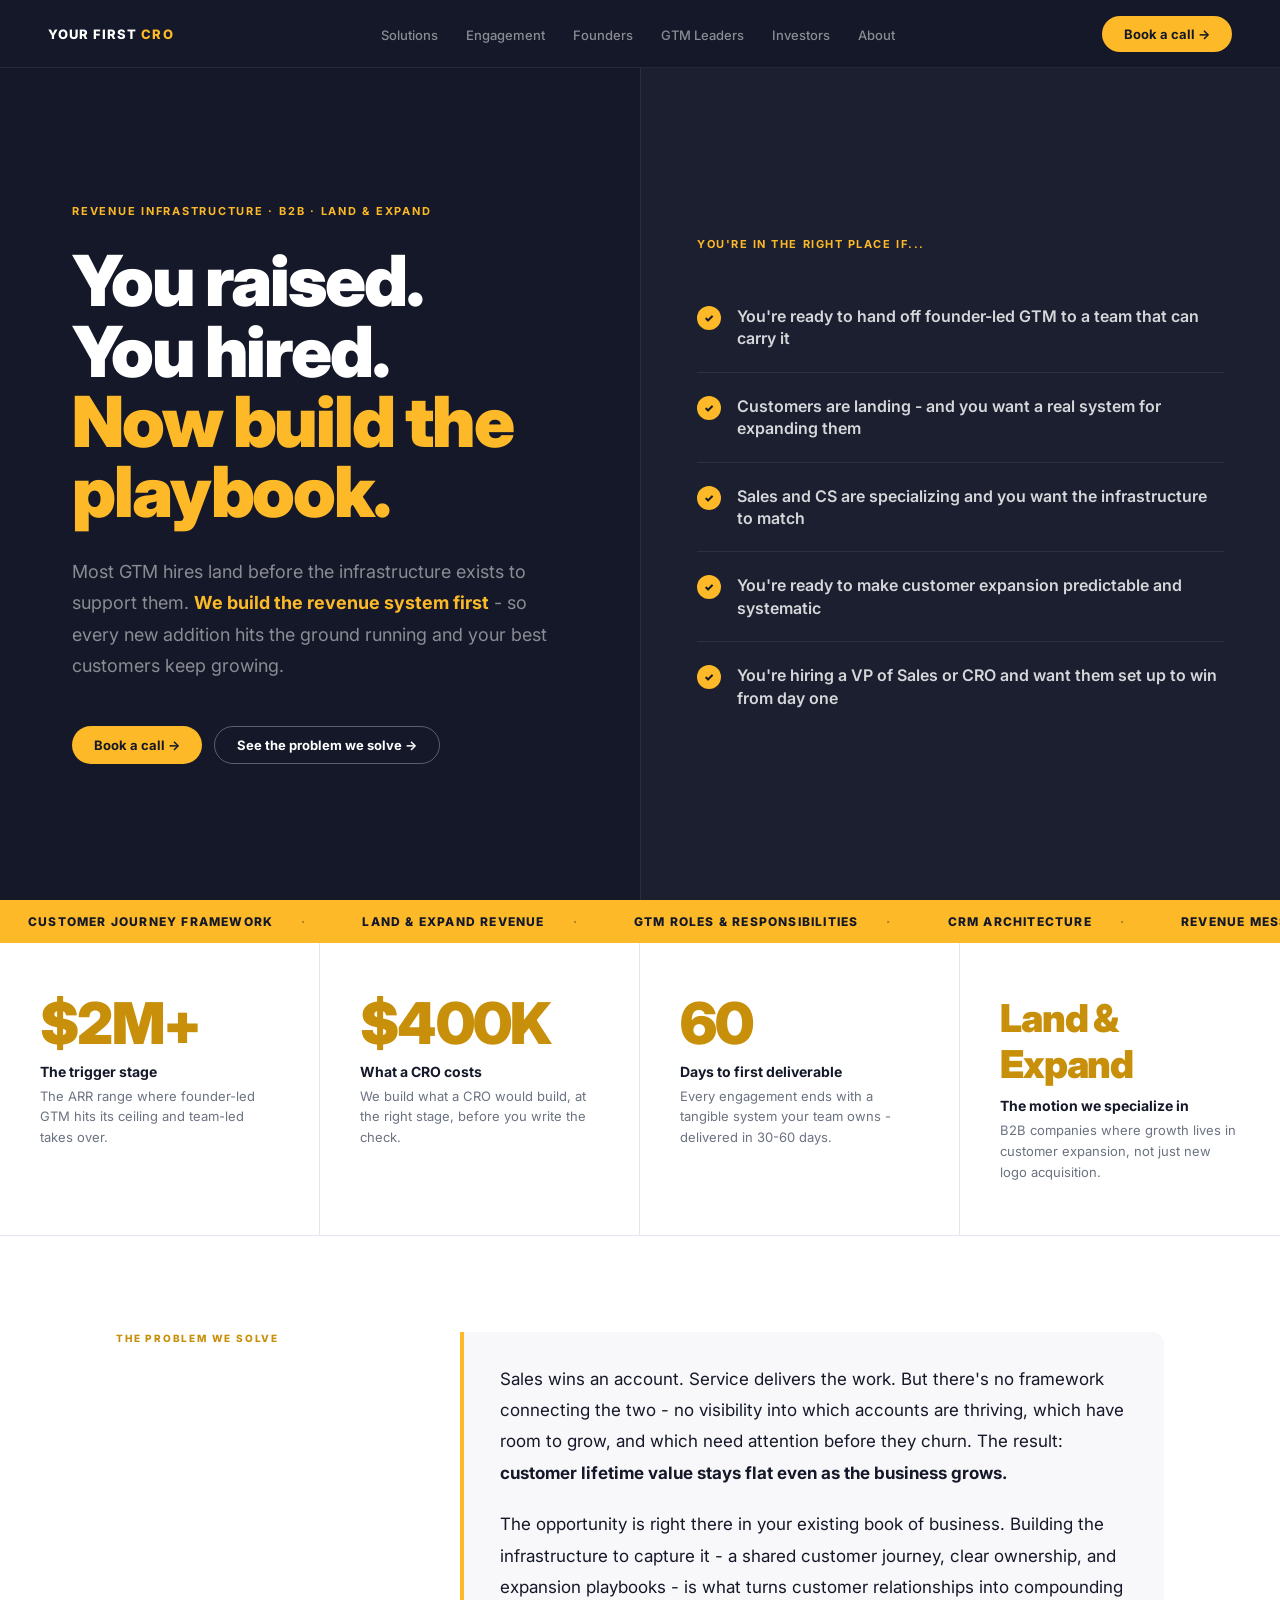
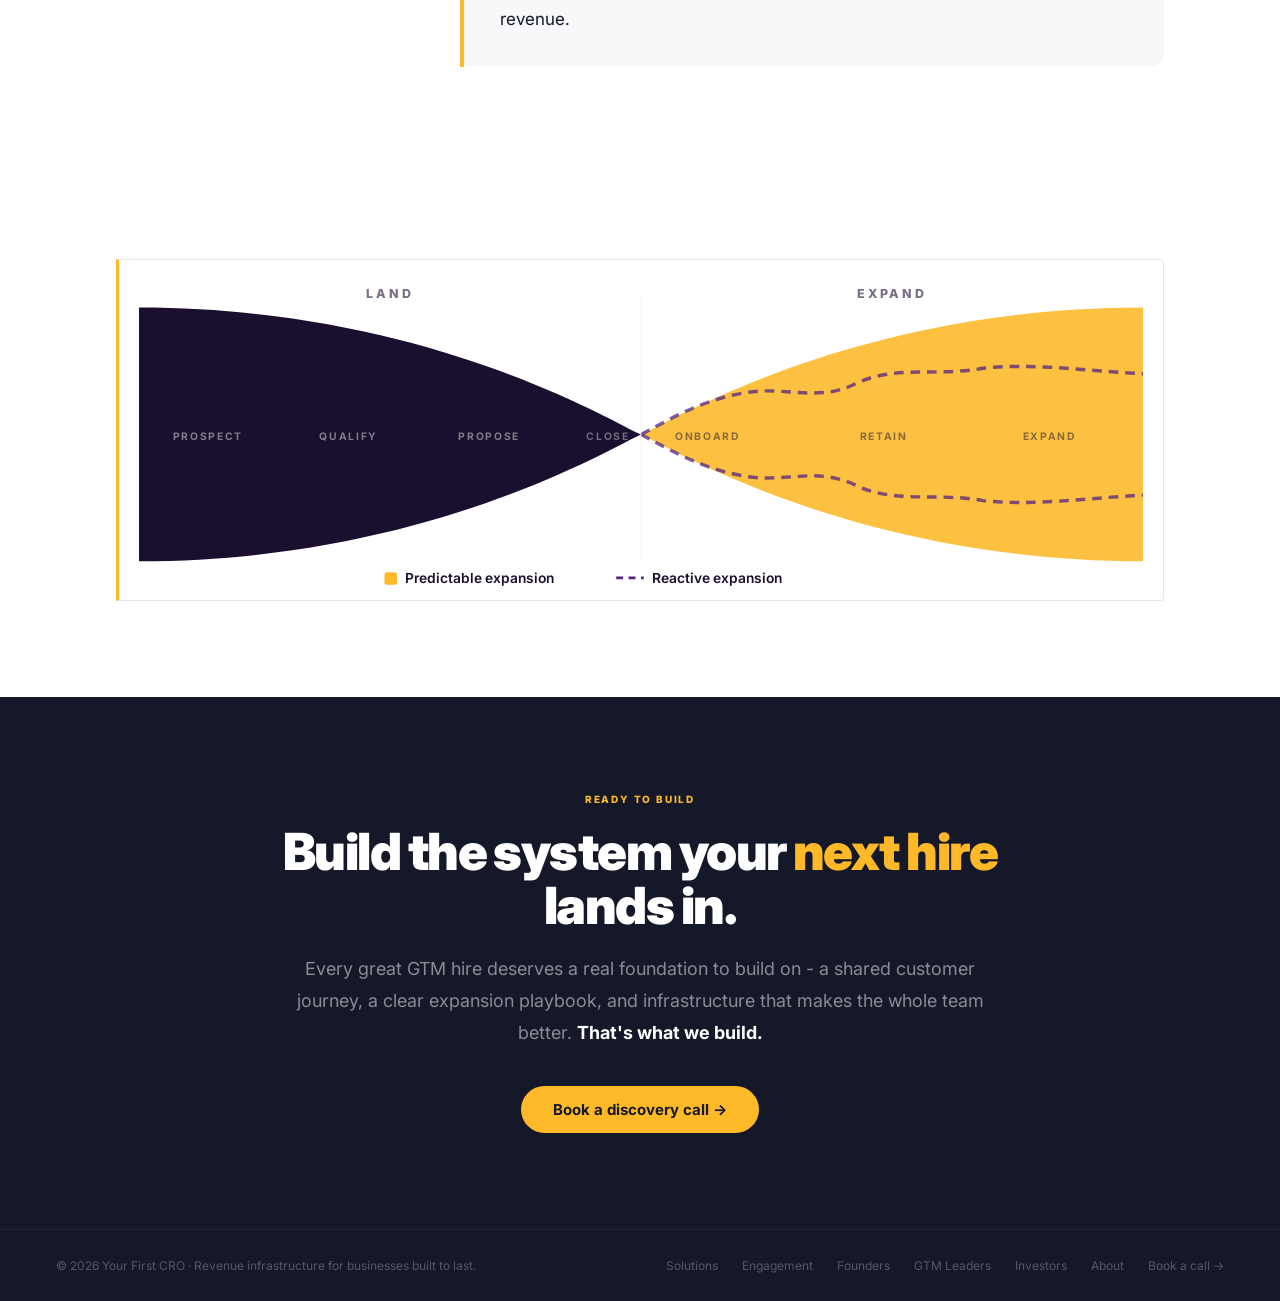
==== commit 9ec586d1: "Add about page, fix CTA width, update all nav links - about.html: full standalone page with bio, why" ====
--- a/index.html
+++ b/index.html
@@ -118,11 +118,11 @@
     .legend-line.dashed { background: transparent; border-top: 2px dashed rgba(255,255,255,.5); }
 
     /* -- CTA -- */
-    .cta-wrap { background: var(--dark); display: flex; align-items: center; min-height: 380px; padding: 88px 72px; }
-    .cta-inner { max-width: 700px; }
+    .cta-wrap { background: var(--dark); padding: 96px 56px; text-align: center; }
+    .cta-inner { max-width: 720px; margin: 0 auto; }
     .cta-inner h2 { font-size: clamp(32px, 4vw, 56px); font-weight: 900; line-height: 1.05; letter-spacing: -.03em; color: #fff; margin-bottom: 20px; }
     .cta-inner h2 em { font-style: normal; color: var(--gold); }
-    .cta-inner p { font-size: 18px; color: rgba(255,255,255,.5); line-height: 1.8; margin-bottom: 36px; max-width: 520px; }
+    .cta-inner p { font-size: 18px; color: rgba(255,255,255,.5); line-height: 1.8; margin-bottom: 36px; }
     .cta-inner strong { color: #fff; }
 
     /* -- ABOUT -- */
@@ -157,7 +157,7 @@
       .stat-block { border-right: none; border-bottom: 1px solid var(--border); padding: 36px 24px; }
       .problem-grid { grid-template-columns: 1fr; gap: 24px; }
       .about-grid { grid-template-columns: 1fr; gap: 40px; }
-      .cta-wrap { padding: 56px 24px; }
+      .cta-wrap { padding: 64px 24px; text-align: center; }
       footer { flex-direction: column; gap: 8px; text-align: center; padding: 24px; }
       .footer-links { flex-direction: column; gap: 8px; align-items: center; }
       .funnel-svg { transform: scale(1.6); transform-origin: center center; margin: 20px 0; }
@@ -176,7 +176,7 @@
     <li><a href="founders.html">Founders</a></li>
     <li><a href="gtm-leaders.html">GTM Leaders</a></li>
     <li><a href="investors.html">Investors</a></li>
-    <li><a href="#about">About</a></li>
+    <li><a href="about.html">About</a></li>
   </ul>
   <a href="book.html" class="pill pill-gold">Book a call →</a>
 </nav>
@@ -317,39 +317,6 @@
   </div>
 </section>
 
-<!-- ABOUT -->
-<section class="sec-offwhite" id="about">
-  <div class="wrap">
-    <div class="section-kicker" style="margin-bottom:32px;">About Buda Yao</div>
-    <div class="about-grid">
-      <div class="about-bio">
-        <div class="about-name">Buda Yao</div>
-        <div class="about-email">buda@yourfirstcro.com</div>
-        <p>I grew up watching my family run small businesses - restaurants, laundromats, dry cleaners. I saw firsthand how hard it is to build something real without the infrastructure to support it. That shaped how I think about revenue: it's not about chasing the next deal, it's about building the system that makes every customer relationship more valuable over time.</p>
-        <p>I spent 9 years at JustWorks scaling GTM from Series B to pre-IPO, and joined Reflex as VP of Sales where I built the revenue infrastructure from the ground up. <strong>Your First CRO is the firm I wish had existed when I walked into that role.</strong></p>
-      </div>
-      <div class="about-sidebar">
-        <div class="about-row">
-          <div class="about-row-label">Currently</div>
-          <div class="about-row-value">Founder, Your First CRO<br>VP of Sales, Reflex</div>
-        </div>
-        <div class="about-row">
-          <div class="about-row-label">Prior</div>
-          <div class="about-row-value">Director of Sales, JustWorks (9 years)</div>
-        </div>
-        <div class="about-row">
-          <div class="about-row-label">Focus</div>
-          <div class="about-row-value">Revenue infrastructure, LTV, customer expansion</div>
-        </div>
-        <div class="about-row">
-          <div class="about-row-label">Based in</div>
-          <div class="about-row-value">New York, NY</div>
-        </div>
-      </div>
-    </div>
-  </div>
-</section>
-
 <!-- CTA -->
 <section id="cta">
   <div class="cta-wrap">
@@ -371,6 +338,7 @@
     <a href="founders.html">Founders</a>
     <a href="gtm-leaders.html">GTM Leaders</a>
     <a href="investors.html">Investors</a>
+    <a href="about.html">About</a>
     <a href="book.html">Book a call →</a>
   </div>
 </footer>
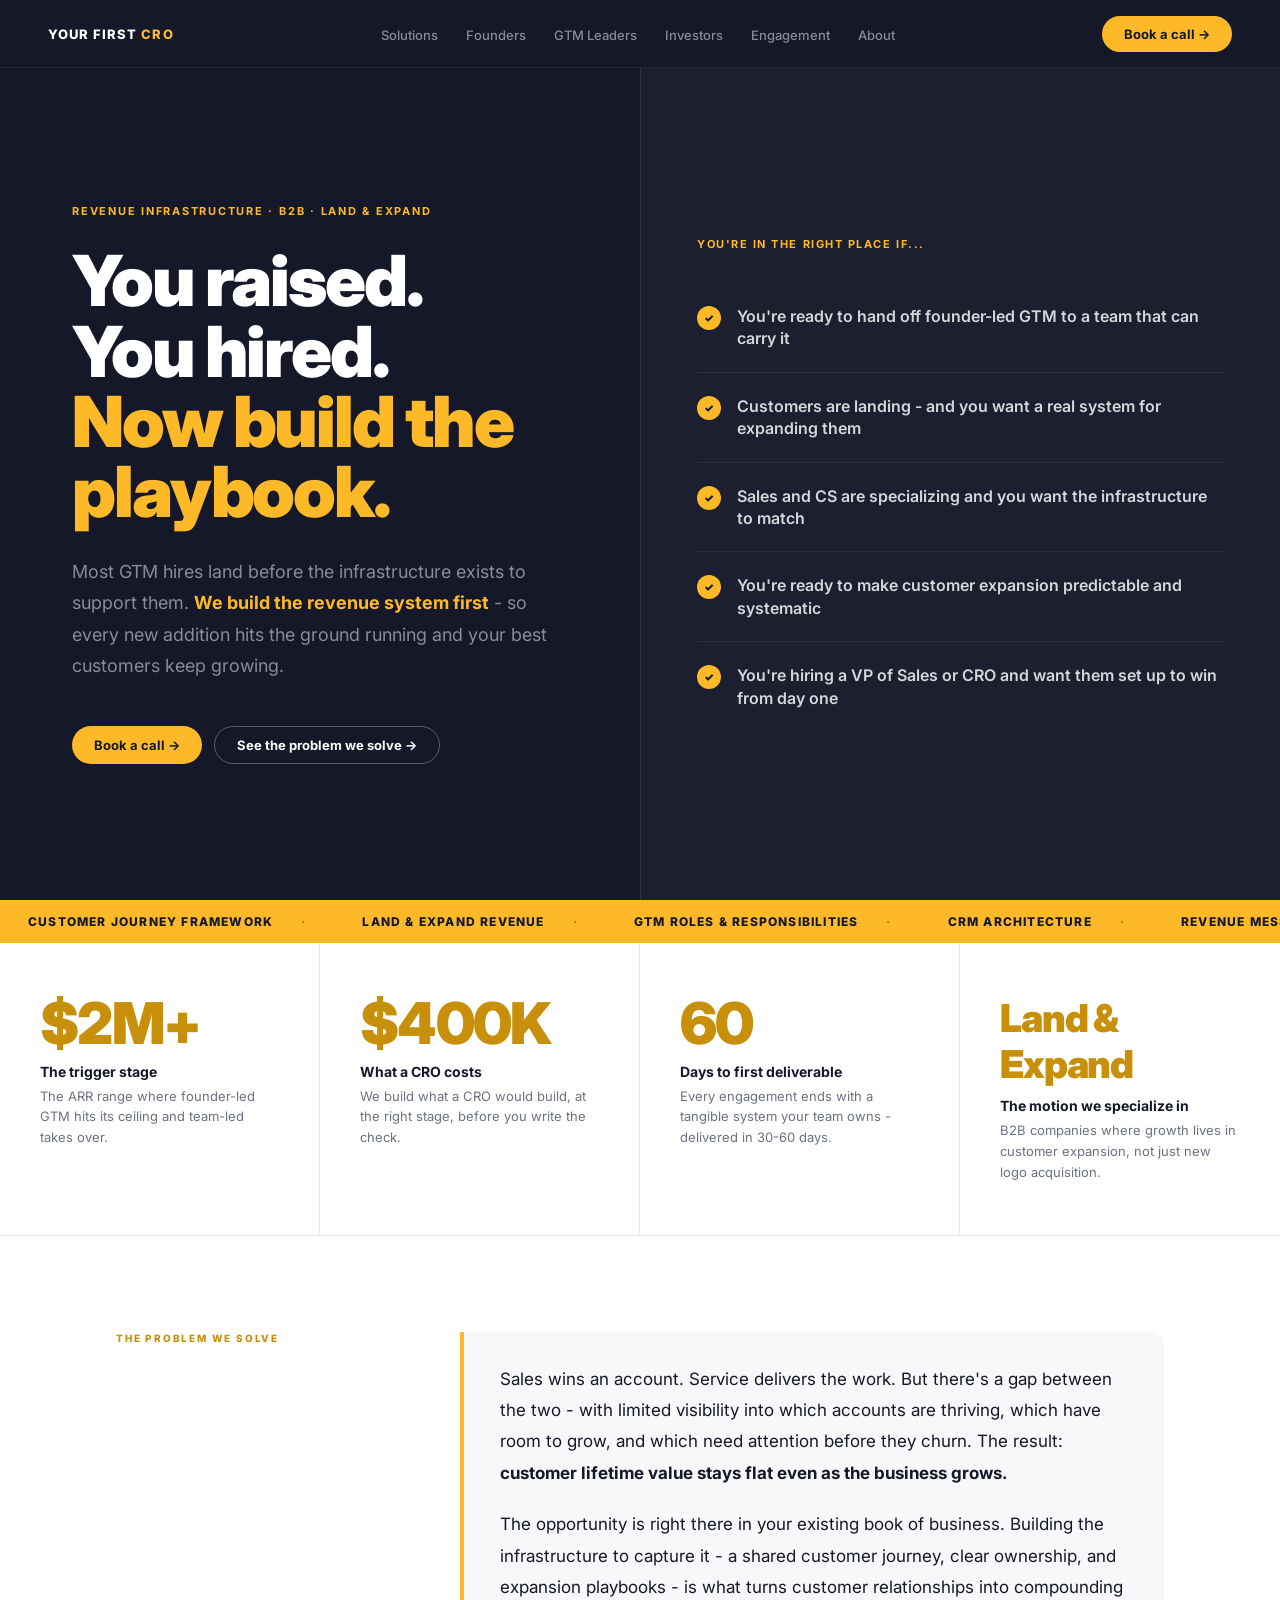
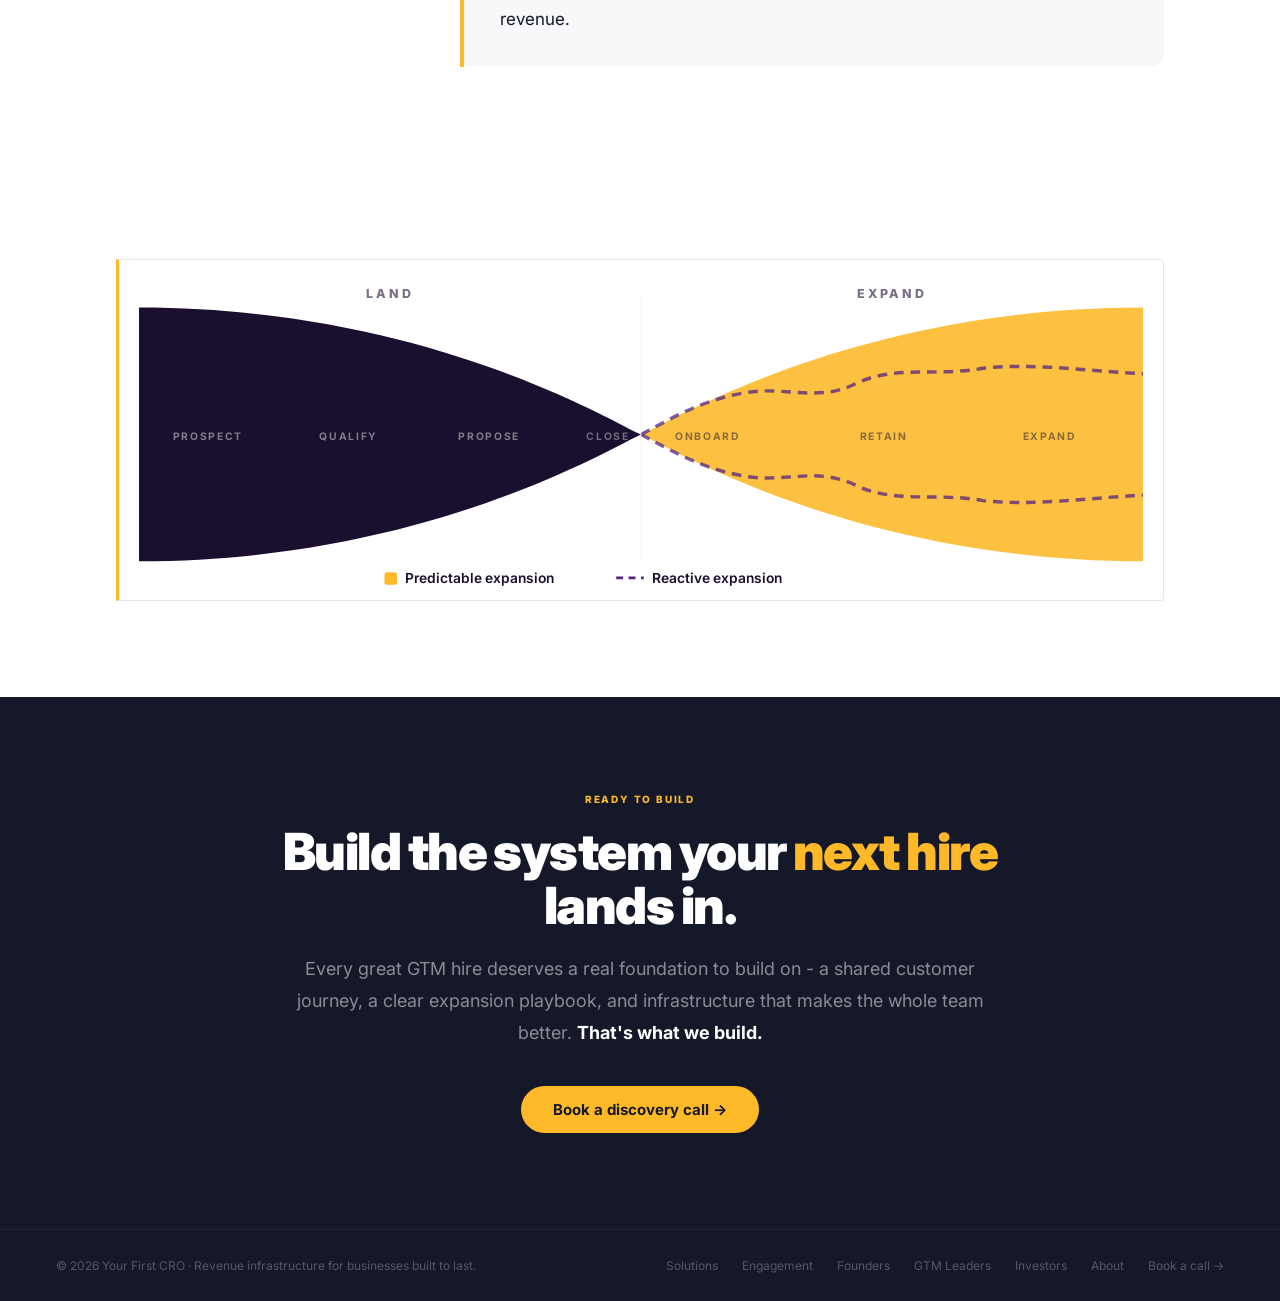
==== commit 771de46f: "Round 4: copy cleanup, section cuts, nav reorder, mobile polish - Strip all "no"/"not" from copy acr" ====
--- a/index.html
+++ b/index.html
@@ -164,6 +164,7 @@
       .funnel-container { overflow: hidden; }
     }
   </style>
+  <link rel="stylesheet" href="mobile.css" />
 </head>
 <body>
 
@@ -172,13 +173,16 @@
   <a href="/" class="logo">Your First <em>CRO</em></a>
   <ul class="nav-links">
     <li><a href="solutions.html">Solutions</a></li>
-    <li><a href="engagement.html">Engagement</a></li>
     <li><a href="founders.html">Founders</a></li>
     <li><a href="gtm-leaders.html">GTM Leaders</a></li>
     <li><a href="investors.html">Investors</a></li>
+    <li><a href="engagement.html">Engagement</a></li>
     <li><a href="about.html">About</a></li>
   </ul>
   <a href="book.html" class="pill pill-gold">Book a call →</a>
+  <button class="nav-hamburger" id="hamburger" aria-label="Open menu">
+    <span></span><span></span><span></span>
+  </button>
 </nav>
 
 <!-- HERO -->
@@ -275,7 +279,7 @@
         <div class="section-kicker">The problem we solve</div>
       </div>
       <div class="problem-card">
-        <p>Sales wins an account. Service delivers the work. But there's no framework connecting the two - no visibility into which accounts are thriving, which have room to grow, and which need attention before they churn. The result: <strong>customer lifetime value stays flat even as the business grows.</strong></p>
+        <p>Sales wins an account. Service delivers the work. But there's a gap between the two - with limited visibility into which accounts are thriving, which have room to grow, and which need attention before they churn. The result: <strong>customer lifetime value stays flat even as the business grows.</strong></p>
         <p>The opportunity is right there in your existing book of business. Building the infrastructure to capture it - a shared customer journey, clear ownership, and expansion playbooks - is what turns customer relationships into compounding revenue.</p>
       </div>
     </div>
@@ -343,5 +347,30 @@
   </div>
 </footer>
 
+<!-- MOBILE NAV DRAWER -->
+<div class="nav-drawer" id="navDrawer">
+  <a href="/">Home</a>
+  <a href="solutions.html">Solutions</a>
+  <a href="founders.html">Founders</a>
+  <a href="gtm-leaders.html">GTM Leaders</a>
+  <a href="investors.html">Investors</a>
+  <a href="engagement.html">Engagement</a>
+  <a href="about.html">About</a>
+  <a href="book.html">Book a free call →</a>
+</div>
+<script>
+  var btn = document.getElementById("hamburger");
+  var drawer = document.getElementById("navDrawer");
+  btn.addEventListener("click", function() {
+    btn.classList.toggle("open");
+    drawer.classList.toggle("open");
+  });
+  drawer.querySelectorAll("a").forEach(function(a) {
+    a.addEventListener("click", function() {
+      btn.classList.remove("open");
+      drawer.classList.remove("open");
+    });
+  });
+</script>
 </body>
 </html>
--- a/mobile.css
+++ b/mobile.css
@@ -0,0 +1,619 @@
+/*
+  mobile.css — shared responsive overrides for yourfirstcro.com
+  Applied to every page. Desktop styles live in each page's <style> block.
+  Mobile-first breakpoints: 375 / 768 / 1024
+*/
+
+/* ─── GLOBAL TOUCH OPTIMIZATION ─────────────────────────────── */
+a, button, [role="button"] {
+  touch-action: manipulation; /* kills 300ms tap delay */
+  -webkit-tap-highlight-color: transparent;
+}
+
+/* ─── NAV ────────────────────────────────────────────────────── */
+@media (max-width: 768px) {
+  nav {
+    padding: 0 20px;
+    height: 60px;
+  }
+  .nav-links {
+    display: none; /* hamburger TODO - for now logo + CTA only */
+  }
+  .logo {
+    font-size: 12px;
+  }
+  /* CTA pill in nav — make it easier to tap */
+  nav .pill {
+    padding: 10px 18px;
+    font-size: 12px;
+    min-height: 44px;
+    display: flex;
+    align-items: center;
+  }
+}
+
+/* ─── HERO (index) ───────────────────────────────────────────── */
+@media (max-width: 768px) {
+  .hero {
+    grid-template-columns: 1fr;
+    min-height: auto;
+    padding-top: 60px;
+  }
+  .hero-left {
+    padding: 52px 24px 36px;
+  }
+  .hero h1 {
+    font-size: 38px;
+    letter-spacing: -.025em;
+    margin-bottom: 20px;
+  }
+  .hero-sub {
+    font-size: 16px;
+    line-height: 1.7;
+    margin-bottom: 32px;
+  }
+  .hero-actions {
+    flex-direction: column;
+    gap: 10px;
+  }
+  .hero-actions .pill {
+    min-height: 52px;
+    font-size: 15px;
+    justify-content: center;
+  }
+  .hero-right {
+    border-left: none;
+    border-top: 1px solid rgba(255,255,255,.07);
+    padding: 36px 24px 48px;
+  }
+  .hero-right-label {
+    font-size: 12px;
+    margin-bottom: 24px;
+  }
+  .trigger-row {
+    padding: 16px 0;
+    gap: 14px;
+  }
+  .t-text {
+    font-size: 15px;
+    line-height: 1.5;
+  }
+}
+
+/* ─── TICKER ─────────────────────────────────────────────────── */
+@media (max-width: 768px) {
+  .ticker-item {
+    font-size: 11px;
+    padding: 0 20px;
+  }
+}
+
+/* ─── STATS ROW ──────────────────────────────────────────────── */
+@media (max-width: 768px) {
+  .stats-row {
+    grid-template-columns: 1fr 1fr;
+  }
+  .stat-block {
+    padding: 32px 20px;
+    border-right: none;
+    border-bottom: 1px solid var(--border);
+  }
+  .stat-block:nth-child(odd) {
+    border-right: 1px solid var(--border);
+  }
+  .stat-block:nth-last-child(-n+2) {
+    border-bottom: none;
+  }
+  .stat-num {
+    font-size: 36px;
+    margin-bottom: 8px;
+  }
+  .stat-label {
+    font-size: 13px;
+    margin-bottom: 4px;
+  }
+  .stat-desc {
+    font-size: 13px;
+    line-height: 1.55;
+  }
+}
+
+/* ─── SECTION WRAPPERS ───────────────────────────────────────── */
+@media (max-width: 768px) {
+  .wrap, .wrap-sm {
+    padding: 56px 20px;
+  }
+  .section-kicker {
+    font-size: 11px;
+    margin-bottom: 12px;
+  }
+  .section-h2 {
+    font-size: 28px;
+  }
+}
+
+/* ─── PROBLEM SECTION ────────────────────────────────────────── */
+@media (max-width: 768px) {
+  .problem-grid {
+    grid-template-columns: 1fr;
+    gap: 20px;
+  }
+  .problem-card {
+    padding: 24px 20px;
+  }
+  .problem-card p {
+    font-size: 15px;
+    line-height: 1.75;
+  }
+}
+
+/* ─── FUNNEL ─────────────────────────────────────────────────── */
+@media (max-width: 768px) {
+  .funnel-container {
+    overflow: hidden;
+    padding: 16px 12px 12px;
+  }
+  .funnel-svg {
+    transform: scale(1.55);
+    transform-origin: center center;
+    margin: 16px 0;
+  }
+}
+
+/* ─── LEVERAGE GRID (solutions page) ────────────────────────── */
+@media (max-width: 768px) {
+  .lev-grid {
+    grid-template-columns: 1fr;
+  }
+  .lev-intro {
+    grid-template-columns: 1fr;
+    gap: 24px;
+    margin-bottom: 40px;
+  }
+  .lev-intro h2 {
+    font-size: 26px;
+  }
+  .lev-intro p {
+    font-size: 15px;
+  }
+  .lev-card {
+    padding: 28px 24px;
+  }
+  .lev-num {
+    font-size: 10px;
+  }
+  .lev-card h3 {
+    font-size: 16px;
+    margin-bottom: 16px;
+  }
+  .lev-row-lbl {
+    font-size: 10px;
+  }
+  .lev-row-txt {
+    font-size: 14px;
+    line-height: 1.6;
+  }
+  .lev-impact {
+    font-size: 11px;
+  }
+}
+
+/* ─── ENGAGEMENT GRID ────────────────────────────────────────── */
+@media (max-width: 768px) {
+  .eng-grid {
+    grid-template-columns: 1fr;
+  }
+  .eng-card {
+    padding: 36px 24px;
+  }
+  .eng-card h3 {
+    font-size: 28px;
+  }
+  .eng-card p {
+    font-size: 15px;
+  }
+  .eng-fee {
+    font-size: 14px;
+  }
+  .eng-item {
+    font-size: 14px;
+  }
+}
+
+/* ─── HOW IT WORKS ───────────────────────────────────────────── */
+@media (max-width: 768px) {
+  .how-grid {
+    grid-template-columns: 1fr;
+    gap: 40px;
+  }
+  .how-h2 {
+    font-size: 24px;
+  }
+  .how-sub {
+    font-size: 15px;
+  }
+  .step-body h4 {
+    font-size: 15px;
+  }
+  .step-body p {
+    font-size: 14px;
+  }
+}
+
+/* ─── PAGE HERO (sub-pages) ──────────────────────────────────── */
+@media (max-width: 768px) {
+  .page-hero {
+    min-height: auto;
+  }
+  .page-hero-inner {
+    padding: 56px 20px 48px;
+  }
+  .page-kicker {
+    font-size: 11px;
+    margin-bottom: 14px;
+  }
+  .page-hero h1 {
+    font-size: 34px;
+    letter-spacing: -.025em;
+    margin-bottom: 20px;
+    max-width: none;
+  }
+  .page-hero-sub {
+    font-size: 16px;
+    line-height: 1.7;
+    max-width: none;
+    margin-bottom: 32px;
+  }
+  .hero-actions {
+    flex-direction: column;
+    gap: 10px;
+  }
+  .hero-actions .pill,
+  .hero-actions .pill-gold,
+  .hero-actions .pill-outline-light {
+    min-height: 52px;
+    font-size: 15px;
+    justify-content: center;
+    text-align: center;
+    display: flex;
+    align-items: center;
+    border-radius: 999px;
+  }
+}
+
+/* ─── MOMENT / SIGNAL / PHASE GRIDS ─────────────────────────── */
+@media (max-width: 768px) {
+  .moment-grid,
+  .signal-grid,
+  .phase-grid {
+    grid-template-columns: 1fr;
+  }
+  .moment-card,
+  .signal-card,
+  .phase-card {
+    padding: 28px 24px;
+  }
+  .moment-card h3,
+  .signal-card h3,
+  .phase-card h3 {
+    font-size: 16px;
+  }
+  .moment-card p,
+  .signal-card p,
+  .phase-card p {
+    font-size: 14px;
+    line-height: 1.65;
+  }
+  .moment-icon {
+    font-size: 24px;
+    margin-bottom: 12px;
+  }
+}
+
+/* ─── BUILD / HELP LISTS ─────────────────────────────────────── */
+@media (max-width: 768px) {
+  .build-grid,
+  .help-grid {
+    grid-template-columns: 1fr;
+    gap: 36px;
+  }
+  .build-h2,
+  .help-h2 {
+    font-size: 24px;
+  }
+  .build-sub,
+  .help-sub {
+    font-size: 15px;
+  }
+  .build-item,
+  .help-item {
+    padding: 20px 20px;
+    gap: 14px;
+  }
+  .build-text h4,
+  .help-text h4 {
+    font-size: 14px;
+  }
+  .build-text p,
+  .help-text p {
+    font-size: 13px;
+  }
+}
+
+/* ─── STATS ROW (investors) ──────────────────────────────────── */
+@media (max-width: 768px) {
+  .stats-row.dark-stats {
+    grid-template-columns: 1fr;
+  }
+  .stats-row.dark-stats .stat-block {
+    border-right: none;
+    border-bottom: 1px solid rgba(255,255,255,.08);
+    padding: 36px 24px;
+  }
+  .stats-row.dark-stats .stat-block:last-child {
+    border-bottom: none;
+  }
+}
+
+/* ─── ABOUT GRID ─────────────────────────────────────────────── */
+@media (max-width: 768px) {
+  .about-grid {
+    grid-template-columns: 1fr;
+    gap: 36px;
+  }
+  .about-bio p {
+    font-size: 15px;
+    line-height: 1.8;
+    margin-bottom: 20px;
+  }
+  .about-name {
+    font-size: 22px;
+  }
+  .about-email {
+    font-size: 13px;
+    margin-bottom: 28px;
+  }
+  .about-sidebar {
+    padding: 28px 24px;
+  }
+  .about-row-value {
+    font-size: 14px;
+  }
+}
+
+/* ─── WHY GRID (about page) ──────────────────────────────────── */
+@media (max-width: 768px) {
+  .why-grid {
+    grid-template-columns: 1fr;
+    gap: 36px;
+  }
+  .why-h2 {
+    font-size: 24px;
+    margin-bottom: 14px;
+  }
+  .why-body p {
+    font-size: 15px;
+    line-height: 1.75;
+  }
+  .why-card {
+    padding: 24px 20px;
+  }
+  .why-card p {
+    font-size: 14px;
+    line-height: 1.65;
+  }
+}
+
+/* ─── QUOTE BLOCK ────────────────────────────────────────────── */
+@media (max-width: 768px) {
+  .quote-block {
+    padding: 36px 24px;
+    border-radius: 12px;
+  }
+  .quote-text {
+    font-size: 18px;
+    line-height: 1.55;
+    margin-bottom: 20px;
+  }
+  .quote-attr {
+    font-size: 13px;
+  }
+}
+
+/* ─── DIFF CARD ──────────────────────────────────────────────── */
+@media (max-width: 768px) {
+  .diff-card {
+    padding: 24px 20px;
+  }
+  .diff-card p {
+    font-size: 15px;
+    line-height: 1.8;
+  }
+}
+
+/* ─── CTA SECTION ────────────────────────────────────────────── */
+@media (max-width: 768px) {
+  .cta-wrap {
+    padding: 64px 20px;
+  }
+  .cta-inner h2 {
+    font-size: 28px;
+    margin-bottom: 14px;
+  }
+  .cta-inner p {
+    font-size: 16px;
+    line-height: 1.7;
+    margin-bottom: 28px;
+  }
+  .cta-inner .pill,
+  .cta-inner .pill-gold {
+    min-height: 52px;
+    font-size: 15px;
+    padding: 14px 28px;
+  }
+}
+
+/* ─── FOOTER ─────────────────────────────────────────────────── */
+@media (max-width: 768px) {
+  footer {
+    flex-direction: column;
+    gap: 20px;
+    text-align: center;
+    padding: 32px 20px;
+  }
+  footer p {
+    font-size: 13px;
+    color: rgba(255,255,255,.4);
+  }
+  .footer-links {
+    flex-wrap: wrap;
+    justify-content: center;
+    gap: 16px 20px;
+  }
+  .footer-links a {
+    font-size: 13px;
+    color: rgba(255,255,255,.4);
+    min-height: 44px;
+    display: flex;
+    align-items: center;
+  }
+}
+
+/* ─── BOOK PAGE ──────────────────────────────────────────────── */
+@media (max-width: 768px) {
+  .page-wrap {
+    grid-template-columns: 1fr;
+    gap: 36px;
+    padding: 40px 20px 72px;
+  }
+  .form-card {
+    padding: 28px 20px;
+  }
+  .left h1 {
+    font-size: 30px;
+  }
+  .left-body {
+    font-size: 15px;
+    margin-bottom: 32px;
+  }
+  .expect-text {
+    font-size: 14px;
+  }
+  .field label {
+    font-size: 11px;
+  }
+  .field input,
+  .field textarea,
+  .field select {
+    font-size: 16px; /* prevent iOS zoom on focus */
+    min-height: 52px;
+  }
+  .field textarea {
+    min-height: 120px;
+  }
+  .submit-btn {
+    min-height: 52px;
+    font-size: 15px;
+  }
+}
+
+/* ─── INVESTORS STATS (dark bg, no .dark-stats class) ───────── */
+@media (max-width: 768px) {
+  .sec-offwhite .stats-row {
+    grid-template-columns: 1fr;
+    border-radius: 12px;
+  }
+  .sec-offwhite .stat-block {
+    border-right: none;
+    border-bottom: 1px solid rgba(255,255,255,.08);
+    padding: 36px 24px;
+  }
+  .sec-offwhite .stat-block:last-child {
+    border-bottom: none;
+  }
+}
+
+/* ─── GLOBAL PILL TOUCH TARGETS ──────────────────────────────── */
+@media (max-width: 768px) {
+  .pill,
+  .pill-gold,
+  .pill-outline,
+  .pill-outline-light {
+    min-height: 48px;
+    display: inline-flex;
+    align-items: center;
+    touch-action: manipulation;
+  }
+}
+
+/* ─── MOBILE HAMBURGER NAV ───────────────────────────────────── */
+.nav-hamburger {
+  display: none;
+  flex-direction: column;
+  justify-content: center;
+  gap: 5px;
+  width: 44px;
+  height: 44px;
+  background: none;
+  border: none;
+  cursor: pointer;
+  padding: 4px;
+  touch-action: manipulation;
+}
+.nav-hamburger span {
+  display: block;
+  width: 22px;
+  height: 2px;
+  background: rgba(255,255,255,.7);
+  border-radius: 2px;
+  transition: all .25s ease;
+}
+
+/* Mobile drawer */
+.nav-drawer {
+  display: none;
+  position: fixed;
+  top: 60px;
+  left: 0; right: 0;
+  background: #0E1220;
+  border-bottom: 1px solid rgba(255,255,255,.1);
+  z-index: 99;
+  padding: 16px 20px 24px;
+  transform: translateY(-8px);
+  opacity: 0;
+  transition: all .25s ease;
+  pointer-events: none;
+}
+.nav-drawer.open {
+  opacity: 1;
+  transform: translateY(0);
+  pointer-events: all;
+}
+.nav-drawer a {
+  display: block;
+  padding: 14px 0;
+  font-size: 16px;
+  font-weight: 600;
+  color: rgba(255,255,255,.65);
+  text-decoration: none;
+  border-bottom: 1px solid rgba(255,255,255,.06);
+  transition: color .15s;
+}
+.nav-drawer a:last-child {
+  border-bottom: none;
+  margin-top: 8px;
+  color: var(--gold);
+  font-weight: 700;
+}
+.nav-drawer a:hover { color: #fff; }
+
+/* Hamburger open state */
+.nav-hamburger.open span:nth-child(1) { transform: translateY(7px) rotate(45deg); }
+.nav-hamburger.open span:nth-child(2) { opacity: 0; transform: scaleX(0); }
+.nav-hamburger.open span:nth-child(3) { transform: translateY(-7px) rotate(-45deg); }
+
+@media (max-width: 768px) {
+  .nav-hamburger { display: flex; }
+  nav .pill-gold { display: none; } /* replaced by drawer CTA */
+  .nav-drawer { display: block; }
+}
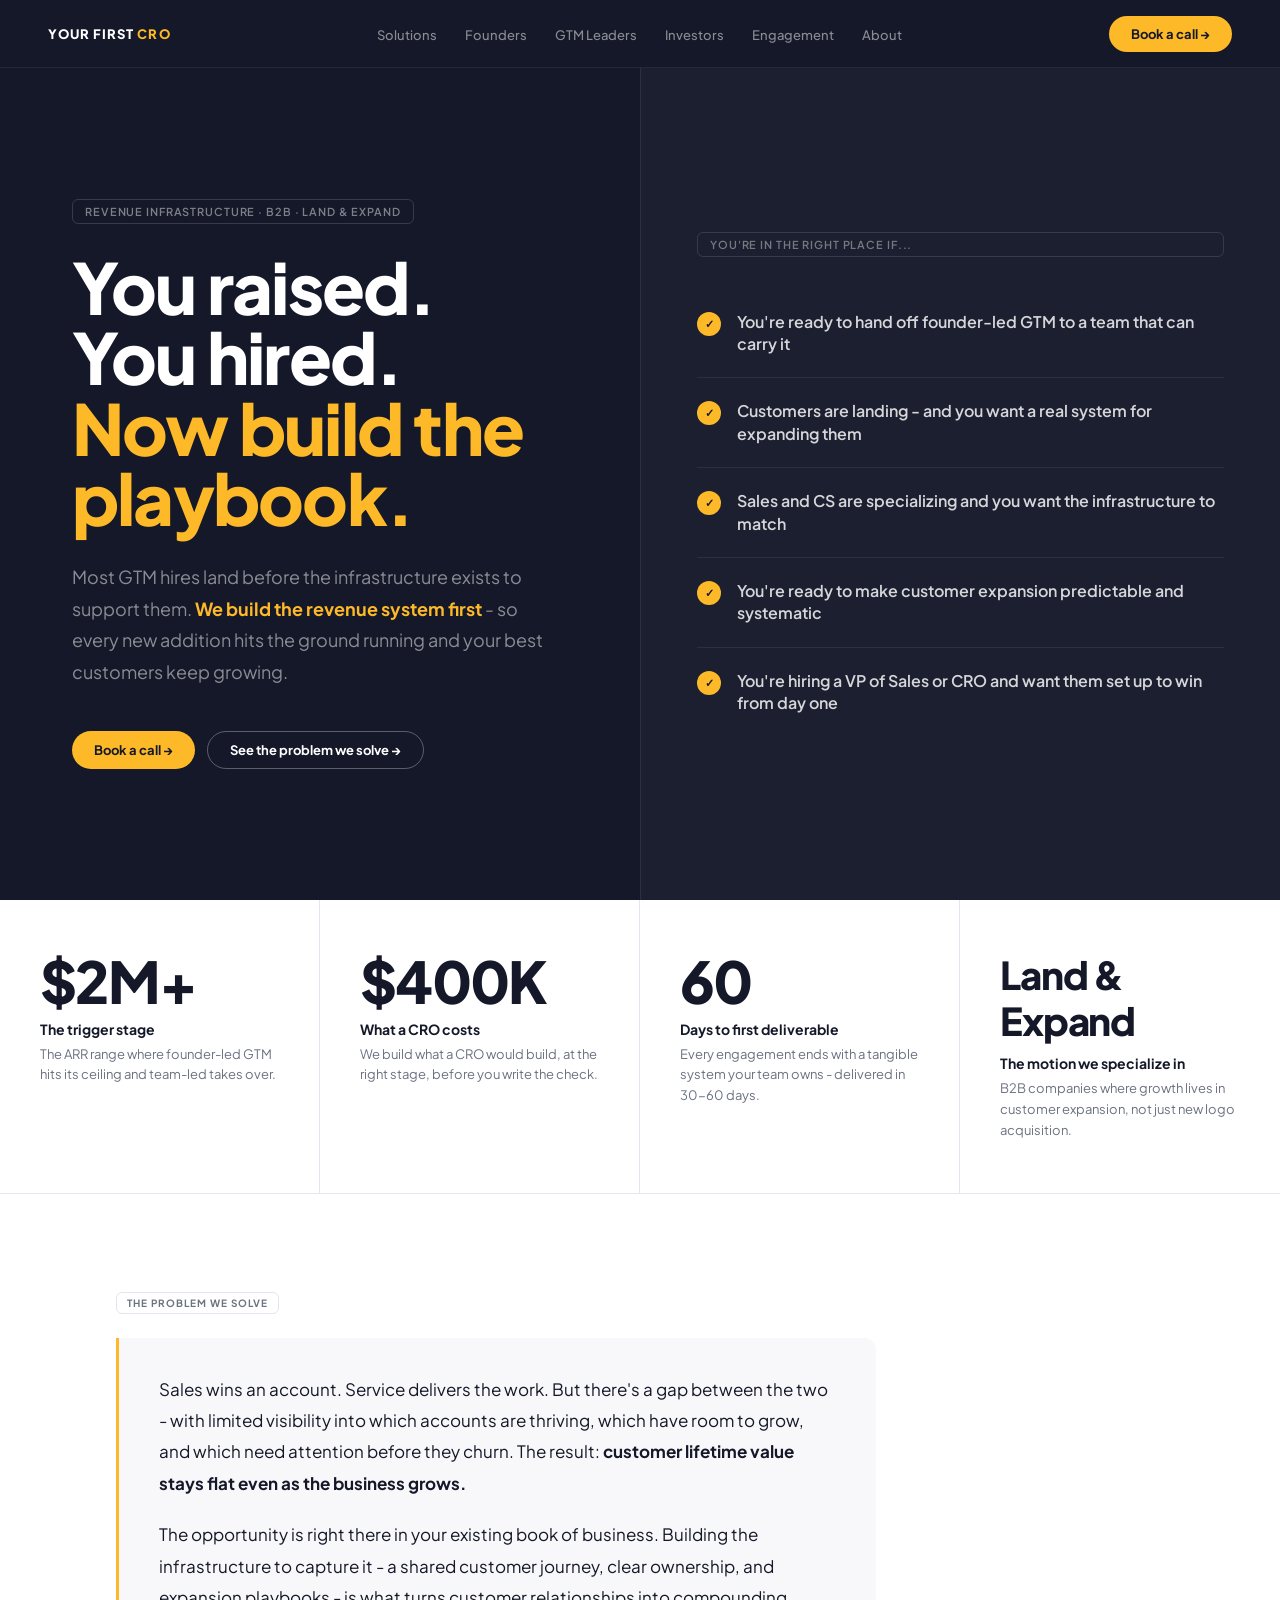
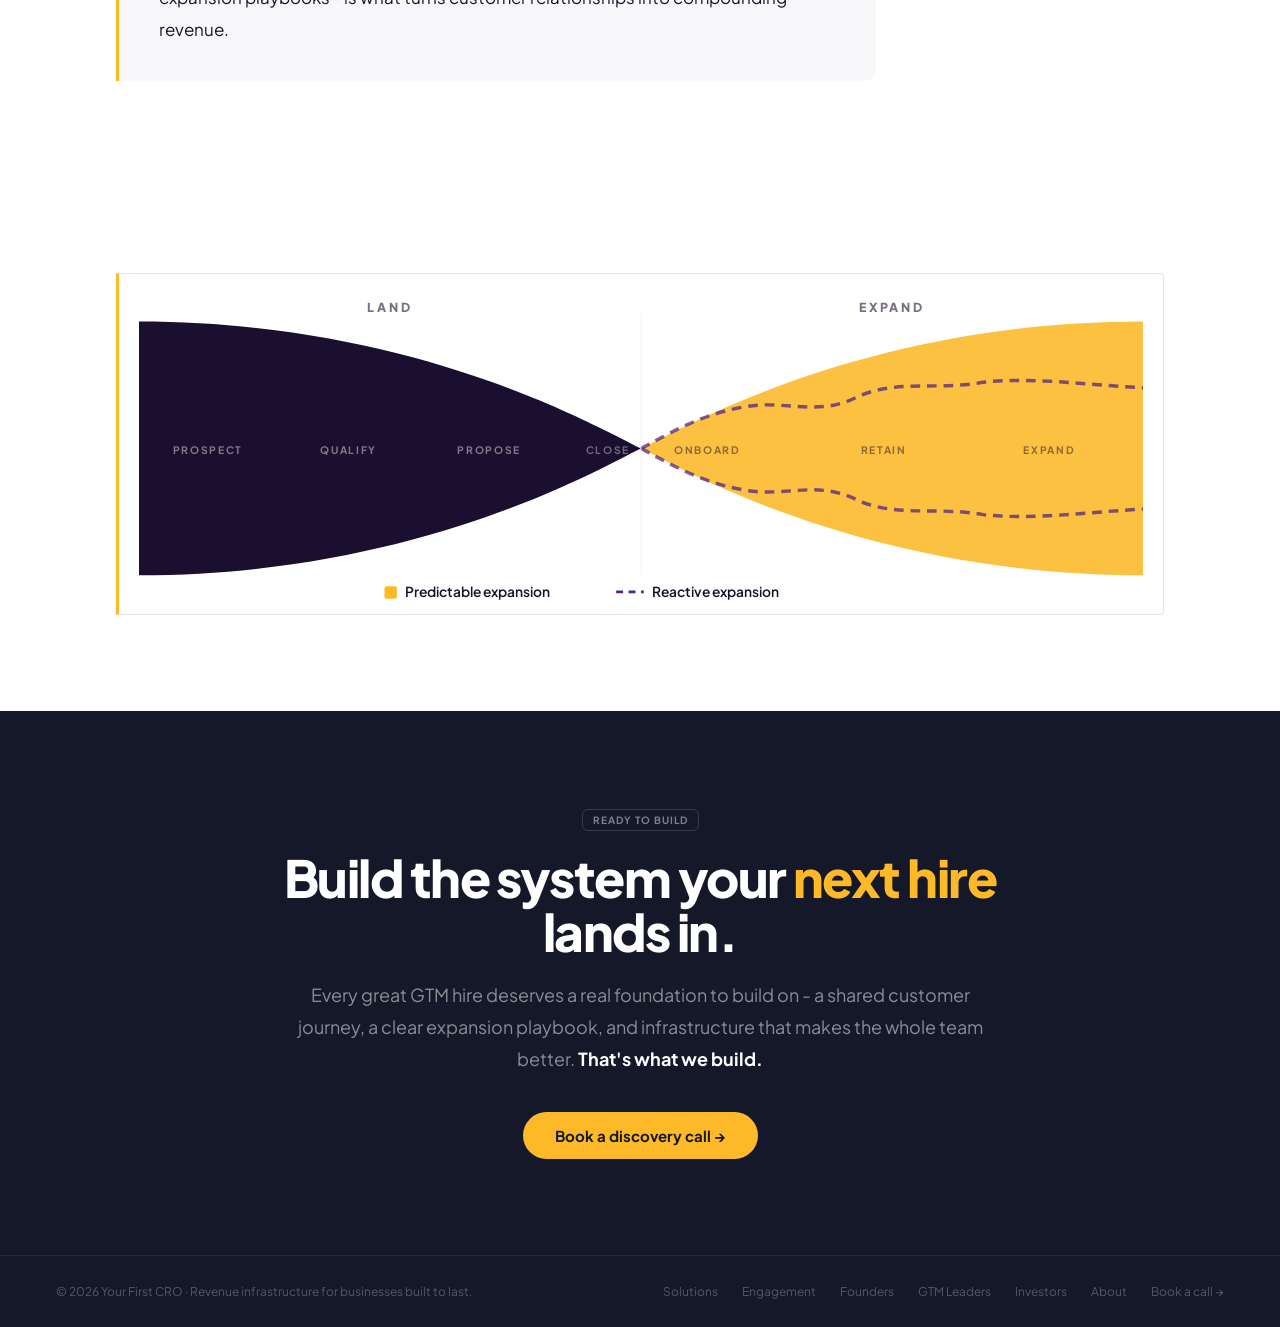
==== commit a88e02e0: "Refresh site typography and solutions page with real deliverables - Swap Inter for Plus Jakarta Sans" ====
--- a/index.html
+++ b/index.html
@@ -6,7 +6,7 @@
   <title>Your First CRO — Revenue Infrastructure for B2B Companies</title>
   <link rel="preconnect" href="https://fonts.googleapis.com" />
   <link rel="preconnect" href="https://fonts.gstatic.com" crossorigin />
-  <link href="https://fonts.googleapis.com/css2?family=Inter:wght@300;400;500;600;700;800;900&display=swap" rel="stylesheet" />
+  <link href="https://fonts.googleapis.com/css2?family=Plus+Jakarta+Sans:ital,wght@0,400;0,500;0,600;0,700;0,800;1,700&display=swap" rel="stylesheet" />
   <style>
     *, *::before, *::after { box-sizing: border-box; margin: 0; padding: 0; }
     :root {
@@ -23,7 +23,7 @@
       --gold-dk: #C8900A;
     }
     html { scroll-behavior: smooth; }
-    body { background: var(--white); color: var(--text); font-family: 'Inter', sans-serif; -webkit-font-smoothing: antialiased; }
+    body { background: var(--white); color: var(--text); font-family: 'Plus Jakarta Sans', sans-serif; -webkit-font-smoothing: antialiased; }
 
     /* -- NAV -- */
     nav {
@@ -54,8 +54,8 @@
       overflow: hidden;
     }
     .hero-left { padding: 80px 56px 80px 72px; }
-    .hero-kicker { font-size: 11px; font-weight: 700; letter-spacing: .16em; text-transform: uppercase; color: var(--gold); margin-bottom: 28px; }
-    .hero h1 { font-size: clamp(44px, 5.5vw, 76px); font-weight: 900; line-height: 1.0; letter-spacing: -.03em; color: #fff; margin-bottom: 28px; }
+    .hero-kicker { display: inline-flex; align-items: center; gap: 8px; font-size: 11px; font-weight: 600; letter-spacing: .08em; text-transform: uppercase; color: rgba(255,255,255,.45); border: 1px solid rgba(255,255,255,.15); padding: 5px 12px; border-radius: 6px; margin-bottom: 28px; }
+    .hero h1 { font-size: clamp(44px, 5.5vw, 76px); font-weight: 800; line-height: 1.0; letter-spacing: -.025em; color: #fff; margin-bottom: 28px; }
     .hero h1 em { font-style: normal; color: var(--gold); }
     .hero-sub { font-size: 18px; color: rgba(255,255,255,.5); line-height: 1.75; margin-bottom: 44px; max-width: 480px; }
     .hero-sub strong { color: var(--gold); font-weight: 700; }
@@ -67,25 +67,18 @@
       display: flex; flex-direction: column; justify-content: center;
       padding: 80px 56px;
     }
-    .hero-right-label { font-size: 11px; font-weight: 700; letter-spacing: .14em; text-transform: uppercase; color: var(--gold); margin-bottom: 32px; }
+    .hero-right-label { font-size: 11px; font-weight: 600; letter-spacing: .08em; text-transform: uppercase; color: rgba(255,255,255,.4); border: 1px solid rgba(255,255,255,.12); display: inline-block; padding: 5px 12px; border-radius: 6px; margin-bottom: 32px; }
     .trigger-row { display: flex; align-items: flex-start; gap: 16px; padding: 22px 0; border-bottom: 1px solid rgba(255,255,255,.07); }
     .trigger-row:last-child { border-bottom: none; }
     .t-check { width: 24px; height: 24px; border-radius: 50%; background: var(--gold); color: var(--dark); font-size: 11px; font-weight: 900; display: flex; align-items: center; justify-content: center; flex-shrink: 0; margin-top: 1px; }
     .t-text { font-size: 16px; font-weight: 600; color: rgba(255,255,255,.82); line-height: 1.4; }
 
-    /* -- TICKER -- */
-    .ticker-wrap { background: var(--gold); overflow: hidden; padding: 14px 0; }
-    .ticker-inner { display: flex; width: max-content; animation: ticker 35s linear infinite; }
-    .ticker-inner:hover { animation-play-state: paused; }
-    .ticker-item { font-size: 12px; font-weight: 800; color: var(--dark); padding: 0 28px; text-transform: uppercase; letter-spacing: .1em; white-space: nowrap; }
-    .ticker-item::after { content: '·'; margin-left: 28px; opacity: .35; }
-    @keyframes ticker { from { transform: translateX(0); } to { transform: translateX(-50%); } }
 
     /* -- STATS -- */
     .stats-row { display: grid; grid-template-columns: repeat(4, 1fr); background: var(--white); border-bottom: 1px solid var(--border); }
     .stat-block { padding: 52px 40px; border-right: 1px solid var(--border); }
     .stat-block:last-child { border-right: none; }
-    .stat-num { font-size: clamp(38px, 4.5vw, 60px); font-weight: 900; letter-spacing: -.03em; color: var(--gold-dk); line-height: 1; margin-bottom: 10px; }
+    .stat-num { font-size: clamp(38px, 4.5vw, 60px); font-weight: 800; letter-spacing: -.03em; color: var(--dark); line-height: 1; margin-bottom: 10px; }
     .stat-label { font-size: 14px; font-weight: 700; color: var(--text); margin-bottom: 6px; }
     .stat-desc { font-size: 13px; color: var(--muted); line-height: 1.6; }
 
@@ -95,14 +88,13 @@
     .sec-offwhite { background: var(--offwhite); }
     .wrap { max-width: 1160px; margin: 0 auto; padding: 96px 56px; }
     .wrap-sm { max-width: 820px; margin: 0 auto; padding: 96px 56px; }
-    .section-kicker { font-size: 10px; font-weight: 800; letter-spacing: .18em; text-transform: uppercase; color: var(--gold-dk); margin-bottom: 16px; }
-    .section-kicker-light { color: var(--gold); }
+    .section-kicker { display: inline-block; font-size: 10px; font-weight: 700; letter-spacing: .1em; text-transform: uppercase; color: var(--muted); border: 1px solid var(--border); padding: 4px 10px; border-radius: 6px; margin-bottom: 20px; }
+    .section-kicker-light { color: rgba(255,255,255,.45); border-color: rgba(255,255,255,.15); }
     .section-h2 { font-size: clamp(30px, 3.8vw, 50px); font-weight: 900; line-height: 1.05; letter-spacing: -.03em; }
 
     /* -- PROBLEM -- */
-    .problem-grid { display: grid; grid-template-columns: 280px 1fr; gap: 64px; align-items: start; }
-    .problem-label { font-size: 10px; font-weight: 800; letter-spacing: .18em; text-transform: uppercase; color: var(--muted); padding-top: 4px; }
-    .problem-card { border-left: 4px solid var(--gold); padding: 32px 36px; background: var(--offwhite); border-radius: 0 12px 12px 0; }
+    .problem-grid { max-width: 760px; }
+    .problem-card { border-left: 3px solid var(--gold); padding: 36px 40px; background: var(--offwhite); border-radius: 0 12px 12px 0; }
     .problem-card p { font-size: 17px; color: var(--text); line-height: 1.85; margin-bottom: 20px; }
     .problem-card p:last-child { margin-bottom: 0; }
     .problem-card strong { color: var(--dark); font-weight: 700; }
@@ -221,29 +213,6 @@
   </div>
 </section>
 
-<!-- TICKER -->
-<div class="ticker-wrap">
-  <div class="ticker-inner">
-    <span class="ticker-item">Customer Journey Framework</span>
-    <span class="ticker-item">Land & Expand Revenue</span>
-    <span class="ticker-item">GTM Roles & Responsibilities</span>
-    <span class="ticker-item">CRM Architecture</span>
-    <span class="ticker-item">Revenue Messaging</span>
-    <span class="ticker-item">AI Workflow Agents</span>
-    <span class="ticker-item">Outsourced Revenue Partner</span>
-    <span class="ticker-item">Time to Value</span>
-    <span class="ticker-item">Expansion Playbook</span>
-    <span class="ticker-item">Customer Journey Framework</span>
-    <span class="ticker-item">Land & Expand Revenue</span>
-    <span class="ticker-item">GTM Roles & Responsibilities</span>
-    <span class="ticker-item">CRM Architecture</span>
-    <span class="ticker-item">Revenue Messaging</span>
-    <span class="ticker-item">AI Workflow Agents</span>
-    <span class="ticker-item">Outsourced Revenue Partner</span>
-    <span class="ticker-item">Time to Value</span>
-    <span class="ticker-item">Expansion Playbook</span>
-  </div>
-</div>
 
 <!-- STATS -->
 <section>
@@ -275,9 +244,7 @@
 <section class="sec-white" id="problem">
   <div class="wrap">
     <div class="problem-grid">
-      <div>
-        <div class="section-kicker">The problem we solve</div>
-      </div>
+      <div class="section-kicker" style="margin-bottom:24px;">The problem we solve</div>
       <div class="problem-card">
         <p>Sales wins an account. Service delivers the work. But there's a gap between the two - with limited visibility into which accounts are thriving, which have room to grow, and which need attention before they churn. The result: <strong>customer lifetime value stays flat even as the business grows.</strong></p>
         <p>The opportunity is right there in your existing book of business. Building the infrastructure to capture it - a shared customer journey, clear ownership, and expansion playbooks - is what turns customer relationships into compounding revenue.</p>
@@ -293,9 +260,9 @@
       <svg viewBox="0 0 728 222" xmlns="http://www.w3.org/2000/svg" style="width:100%;height:auto;display:block;" class="funnel-svg">
         <defs>
           <style>
-            .f-head { font-family: Inter, sans-serif; font-size: 9px; font-weight: 800; letter-spacing: 2px; }
-            .f-stage { font-family: Inter, sans-serif; font-size: 7.5px; font-weight: 700; letter-spacing: 1.2px; }
-            .f-cap { font-family: Inter, sans-serif; font-size: 10px; font-weight: 600; }
+            .f-head { font-family: 'Plus Jakarta Sans', sans-serif; font-size: 9px; font-weight: 800; letter-spacing: 2px; }
+            .f-stage { font-family: 'Plus Jakarta Sans', sans-serif; font-size: 7.5px; font-weight: 700; letter-spacing: 1.2px; }
+            .f-cap { font-family: 'Plus Jakarta Sans', sans-serif; font-size: 10px; font-weight: 600; }
           </style>
         </defs>
         <text x="182" y="13" text-anchor="middle" class="f-head" fill="#7A6E85">LAND</text>
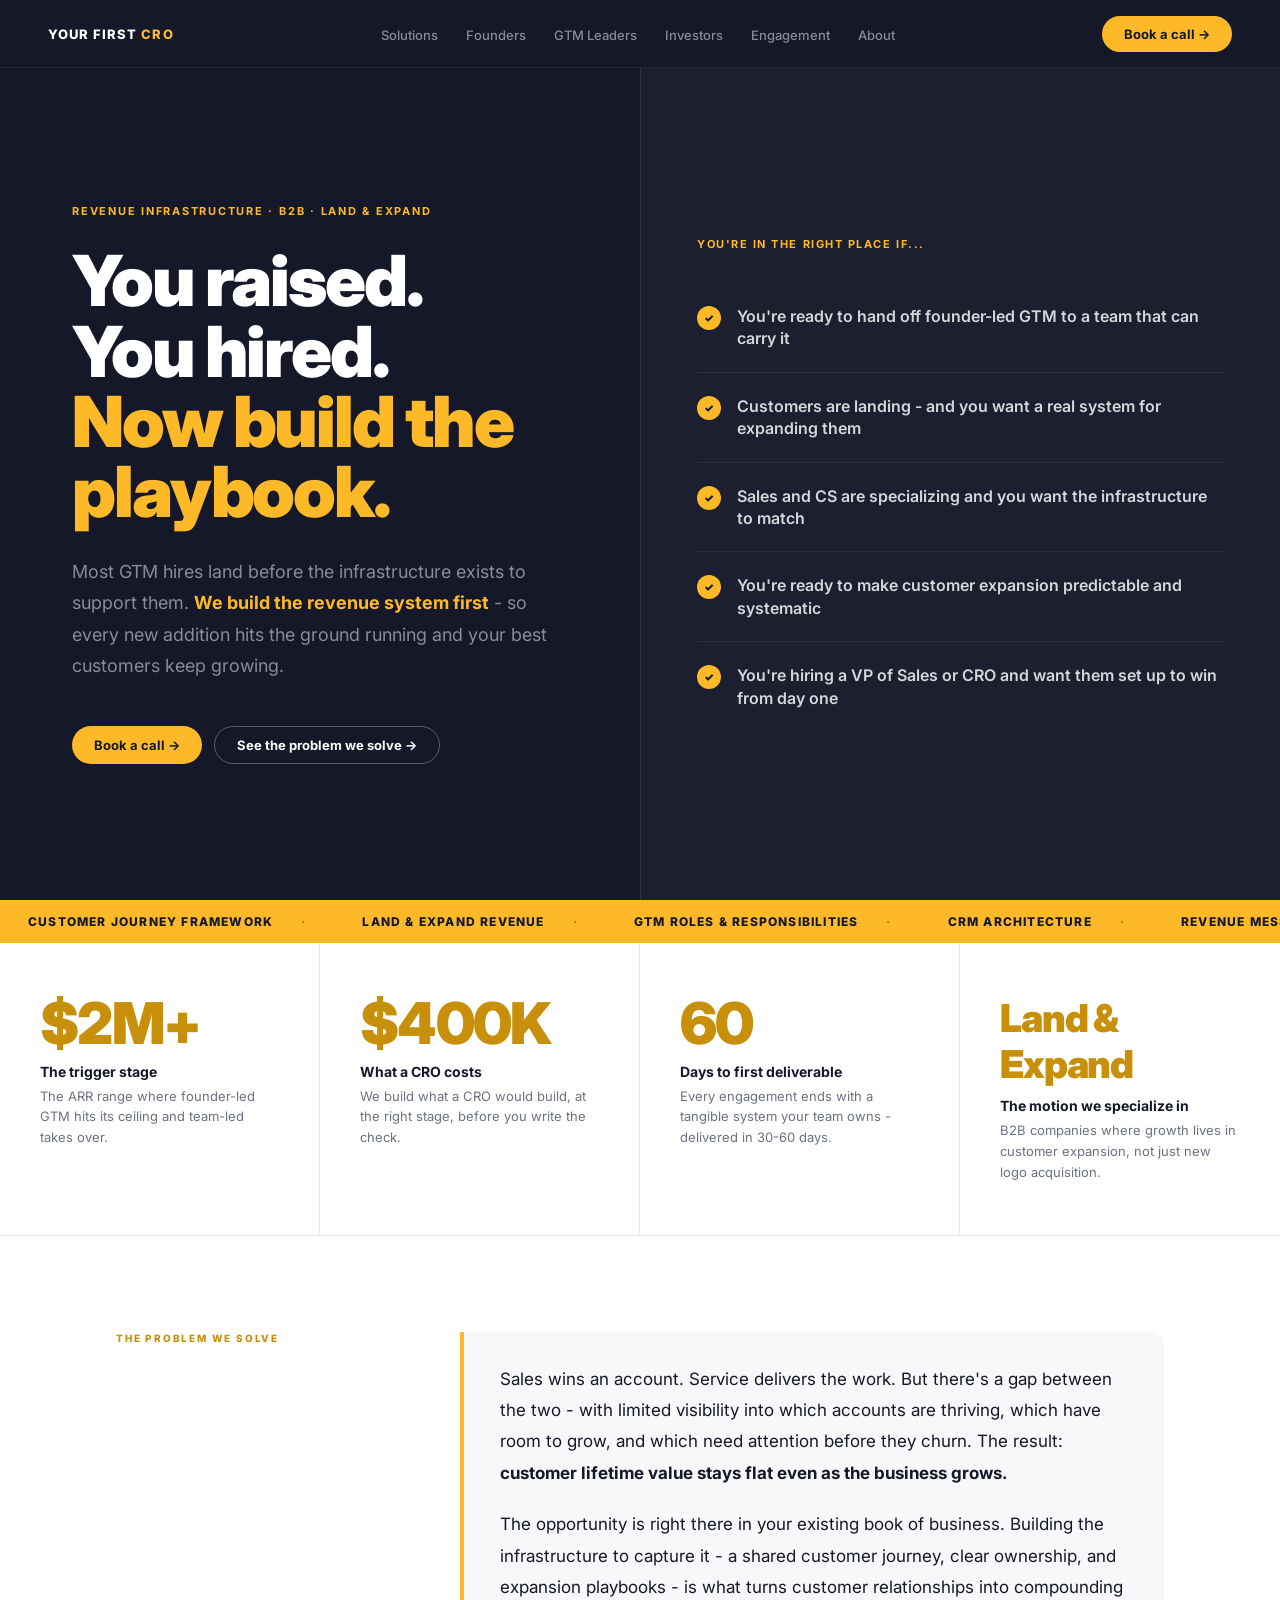
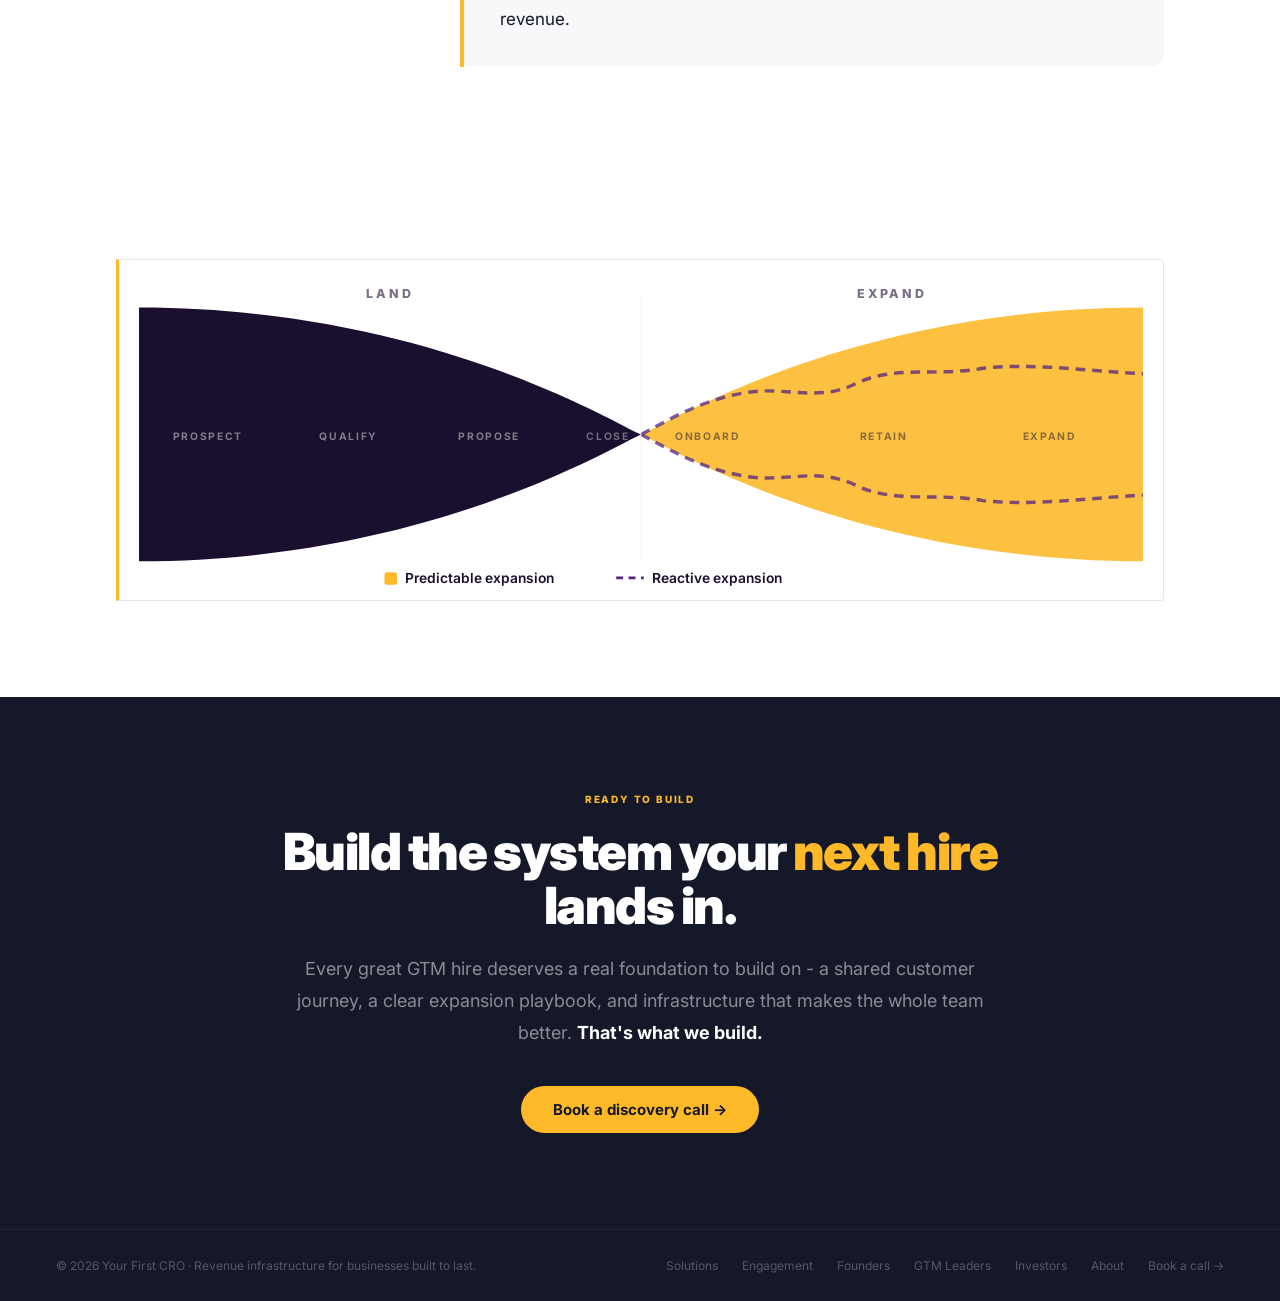
==== commit d5d0ef36: "Revert "Refresh site typography and solutions page with real deliverables" This reverts commit a88e0" ====
--- a/index.html
+++ b/index.html
@@ -6,7 +6,7 @@
   <title>Your First CRO — Revenue Infrastructure for B2B Companies</title>
   <link rel="preconnect" href="https://fonts.googleapis.com" />
   <link rel="preconnect" href="https://fonts.gstatic.com" crossorigin />
-  <link href="https://fonts.googleapis.com/css2?family=Plus+Jakarta+Sans:ital,wght@0,400;0,500;0,600;0,700;0,800;1,700&display=swap" rel="stylesheet" />
+  <link href="https://fonts.googleapis.com/css2?family=Inter:wght@300;400;500;600;700;800;900&display=swap" rel="stylesheet" />
   <style>
     *, *::before, *::after { box-sizing: border-box; margin: 0; padding: 0; }
     :root {
@@ -23,7 +23,7 @@
       --gold-dk: #C8900A;
     }
     html { scroll-behavior: smooth; }
-    body { background: var(--white); color: var(--text); font-family: 'Plus Jakarta Sans', sans-serif; -webkit-font-smoothing: antialiased; }
+    body { background: var(--white); color: var(--text); font-family: 'Inter', sans-serif; -webkit-font-smoothing: antialiased; }
 
     /* -- NAV -- */
     nav {
@@ -54,8 +54,8 @@
       overflow: hidden;
     }
     .hero-left { padding: 80px 56px 80px 72px; }
-    .hero-kicker { display: inline-flex; align-items: center; gap: 8px; font-size: 11px; font-weight: 600; letter-spacing: .08em; text-transform: uppercase; color: rgba(255,255,255,.45); border: 1px solid rgba(255,255,255,.15); padding: 5px 12px; border-radius: 6px; margin-bottom: 28px; }
-    .hero h1 { font-size: clamp(44px, 5.5vw, 76px); font-weight: 800; line-height: 1.0; letter-spacing: -.025em; color: #fff; margin-bottom: 28px; }
+    .hero-kicker { font-size: 11px; font-weight: 700; letter-spacing: .16em; text-transform: uppercase; color: var(--gold); margin-bottom: 28px; }
+    .hero h1 { font-size: clamp(44px, 5.5vw, 76px); font-weight: 900; line-height: 1.0; letter-spacing: -.03em; color: #fff; margin-bottom: 28px; }
     .hero h1 em { font-style: normal; color: var(--gold); }
     .hero-sub { font-size: 18px; color: rgba(255,255,255,.5); line-height: 1.75; margin-bottom: 44px; max-width: 480px; }
     .hero-sub strong { color: var(--gold); font-weight: 700; }
@@ -67,18 +67,25 @@
       display: flex; flex-direction: column; justify-content: center;
       padding: 80px 56px;
     }
-    .hero-right-label { font-size: 11px; font-weight: 600; letter-spacing: .08em; text-transform: uppercase; color: rgba(255,255,255,.4); border: 1px solid rgba(255,255,255,.12); display: inline-block; padding: 5px 12px; border-radius: 6px; margin-bottom: 32px; }
+    .hero-right-label { font-size: 11px; font-weight: 700; letter-spacing: .14em; text-transform: uppercase; color: var(--gold); margin-bottom: 32px; }
     .trigger-row { display: flex; align-items: flex-start; gap: 16px; padding: 22px 0; border-bottom: 1px solid rgba(255,255,255,.07); }
     .trigger-row:last-child { border-bottom: none; }
     .t-check { width: 24px; height: 24px; border-radius: 50%; background: var(--gold); color: var(--dark); font-size: 11px; font-weight: 900; display: flex; align-items: center; justify-content: center; flex-shrink: 0; margin-top: 1px; }
     .t-text { font-size: 16px; font-weight: 600; color: rgba(255,255,255,.82); line-height: 1.4; }
 
+    /* -- TICKER -- */
+    .ticker-wrap { background: var(--gold); overflow: hidden; padding: 14px 0; }
+    .ticker-inner { display: flex; width: max-content; animation: ticker 35s linear infinite; }
+    .ticker-inner:hover { animation-play-state: paused; }
+    .ticker-item { font-size: 12px; font-weight: 800; color: var(--dark); padding: 0 28px; text-transform: uppercase; letter-spacing: .1em; white-space: nowrap; }
+    .ticker-item::after { content: '·'; margin-left: 28px; opacity: .35; }
+    @keyframes ticker { from { transform: translateX(0); } to { transform: translateX(-50%); } }
 
     /* -- STATS -- */
     .stats-row { display: grid; grid-template-columns: repeat(4, 1fr); background: var(--white); border-bottom: 1px solid var(--border); }
     .stat-block { padding: 52px 40px; border-right: 1px solid var(--border); }
     .stat-block:last-child { border-right: none; }
-    .stat-num { font-size: clamp(38px, 4.5vw, 60px); font-weight: 800; letter-spacing: -.03em; color: var(--dark); line-height: 1; margin-bottom: 10px; }
+    .stat-num { font-size: clamp(38px, 4.5vw, 60px); font-weight: 900; letter-spacing: -.03em; color: var(--gold-dk); line-height: 1; margin-bottom: 10px; }
     .stat-label { font-size: 14px; font-weight: 700; color: var(--text); margin-bottom: 6px; }
     .stat-desc { font-size: 13px; color: var(--muted); line-height: 1.6; }
 
@@ -88,13 +95,14 @@
     .sec-offwhite { background: var(--offwhite); }
     .wrap { max-width: 1160px; margin: 0 auto; padding: 96px 56px; }
     .wrap-sm { max-width: 820px; margin: 0 auto; padding: 96px 56px; }
-    .section-kicker { display: inline-block; font-size: 10px; font-weight: 700; letter-spacing: .1em; text-transform: uppercase; color: var(--muted); border: 1px solid var(--border); padding: 4px 10px; border-radius: 6px; margin-bottom: 20px; }
-    .section-kicker-light { color: rgba(255,255,255,.45); border-color: rgba(255,255,255,.15); }
+    .section-kicker { font-size: 10px; font-weight: 800; letter-spacing: .18em; text-transform: uppercase; color: var(--gold-dk); margin-bottom: 16px; }
+    .section-kicker-light { color: var(--gold); }
     .section-h2 { font-size: clamp(30px, 3.8vw, 50px); font-weight: 900; line-height: 1.05; letter-spacing: -.03em; }
 
     /* -- PROBLEM -- */
-    .problem-grid { max-width: 760px; }
-    .problem-card { border-left: 3px solid var(--gold); padding: 36px 40px; background: var(--offwhite); border-radius: 0 12px 12px 0; }
+    .problem-grid { display: grid; grid-template-columns: 280px 1fr; gap: 64px; align-items: start; }
+    .problem-label { font-size: 10px; font-weight: 800; letter-spacing: .18em; text-transform: uppercase; color: var(--muted); padding-top: 4px; }
+    .problem-card { border-left: 4px solid var(--gold); padding: 32px 36px; background: var(--offwhite); border-radius: 0 12px 12px 0; }
     .problem-card p { font-size: 17px; color: var(--text); line-height: 1.85; margin-bottom: 20px; }
     .problem-card p:last-child { margin-bottom: 0; }
     .problem-card strong { color: var(--dark); font-weight: 700; }
@@ -213,6 +221,29 @@
   </div>
 </section>
 
+<!-- TICKER -->
+<div class="ticker-wrap">
+  <div class="ticker-inner">
+    <span class="ticker-item">Customer Journey Framework</span>
+    <span class="ticker-item">Land & Expand Revenue</span>
+    <span class="ticker-item">GTM Roles & Responsibilities</span>
+    <span class="ticker-item">CRM Architecture</span>
+    <span class="ticker-item">Revenue Messaging</span>
+    <span class="ticker-item">AI Workflow Agents</span>
+    <span class="ticker-item">Outsourced Revenue Partner</span>
+    <span class="ticker-item">Time to Value</span>
+    <span class="ticker-item">Expansion Playbook</span>
+    <span class="ticker-item">Customer Journey Framework</span>
+    <span class="ticker-item">Land & Expand Revenue</span>
+    <span class="ticker-item">GTM Roles & Responsibilities</span>
+    <span class="ticker-item">CRM Architecture</span>
+    <span class="ticker-item">Revenue Messaging</span>
+    <span class="ticker-item">AI Workflow Agents</span>
+    <span class="ticker-item">Outsourced Revenue Partner</span>
+    <span class="ticker-item">Time to Value</span>
+    <span class="ticker-item">Expansion Playbook</span>
+  </div>
+</div>
 
 <!-- STATS -->
 <section>
@@ -244,7 +275,9 @@
 <section class="sec-white" id="problem">
   <div class="wrap">
     <div class="problem-grid">
-      <div class="section-kicker" style="margin-bottom:24px;">The problem we solve</div>
+      <div>
+        <div class="section-kicker">The problem we solve</div>
+      </div>
       <div class="problem-card">
         <p>Sales wins an account. Service delivers the work. But there's a gap between the two - with limited visibility into which accounts are thriving, which have room to grow, and which need attention before they churn. The result: <strong>customer lifetime value stays flat even as the business grows.</strong></p>
         <p>The opportunity is right there in your existing book of business. Building the infrastructure to capture it - a shared customer journey, clear ownership, and expansion playbooks - is what turns customer relationships into compounding revenue.</p>
@@ -260,9 +293,9 @@
       <svg viewBox="0 0 728 222" xmlns="http://www.w3.org/2000/svg" style="width:100%;height:auto;display:block;" class="funnel-svg">
         <defs>
           <style>
-            .f-head { font-family: 'Plus Jakarta Sans', sans-serif; font-size: 9px; font-weight: 800; letter-spacing: 2px; }
-            .f-stage { font-family: 'Plus Jakarta Sans', sans-serif; font-size: 7.5px; font-weight: 700; letter-spacing: 1.2px; }
-            .f-cap { font-family: 'Plus Jakarta Sans', sans-serif; font-size: 10px; font-weight: 600; }
+            .f-head { font-family: Inter, sans-serif; font-size: 9px; font-weight: 800; letter-spacing: 2px; }
+            .f-stage { font-family: Inter, sans-serif; font-size: 7.5px; font-weight: 700; letter-spacing: 1.2px; }
+            .f-cap { font-family: Inter, sans-serif; font-size: 10px; font-weight: 600; }
           </style>
         </defs>
         <text x="182" y="13" text-anchor="middle" class="f-head" fill="#7A6E85">LAND</text>
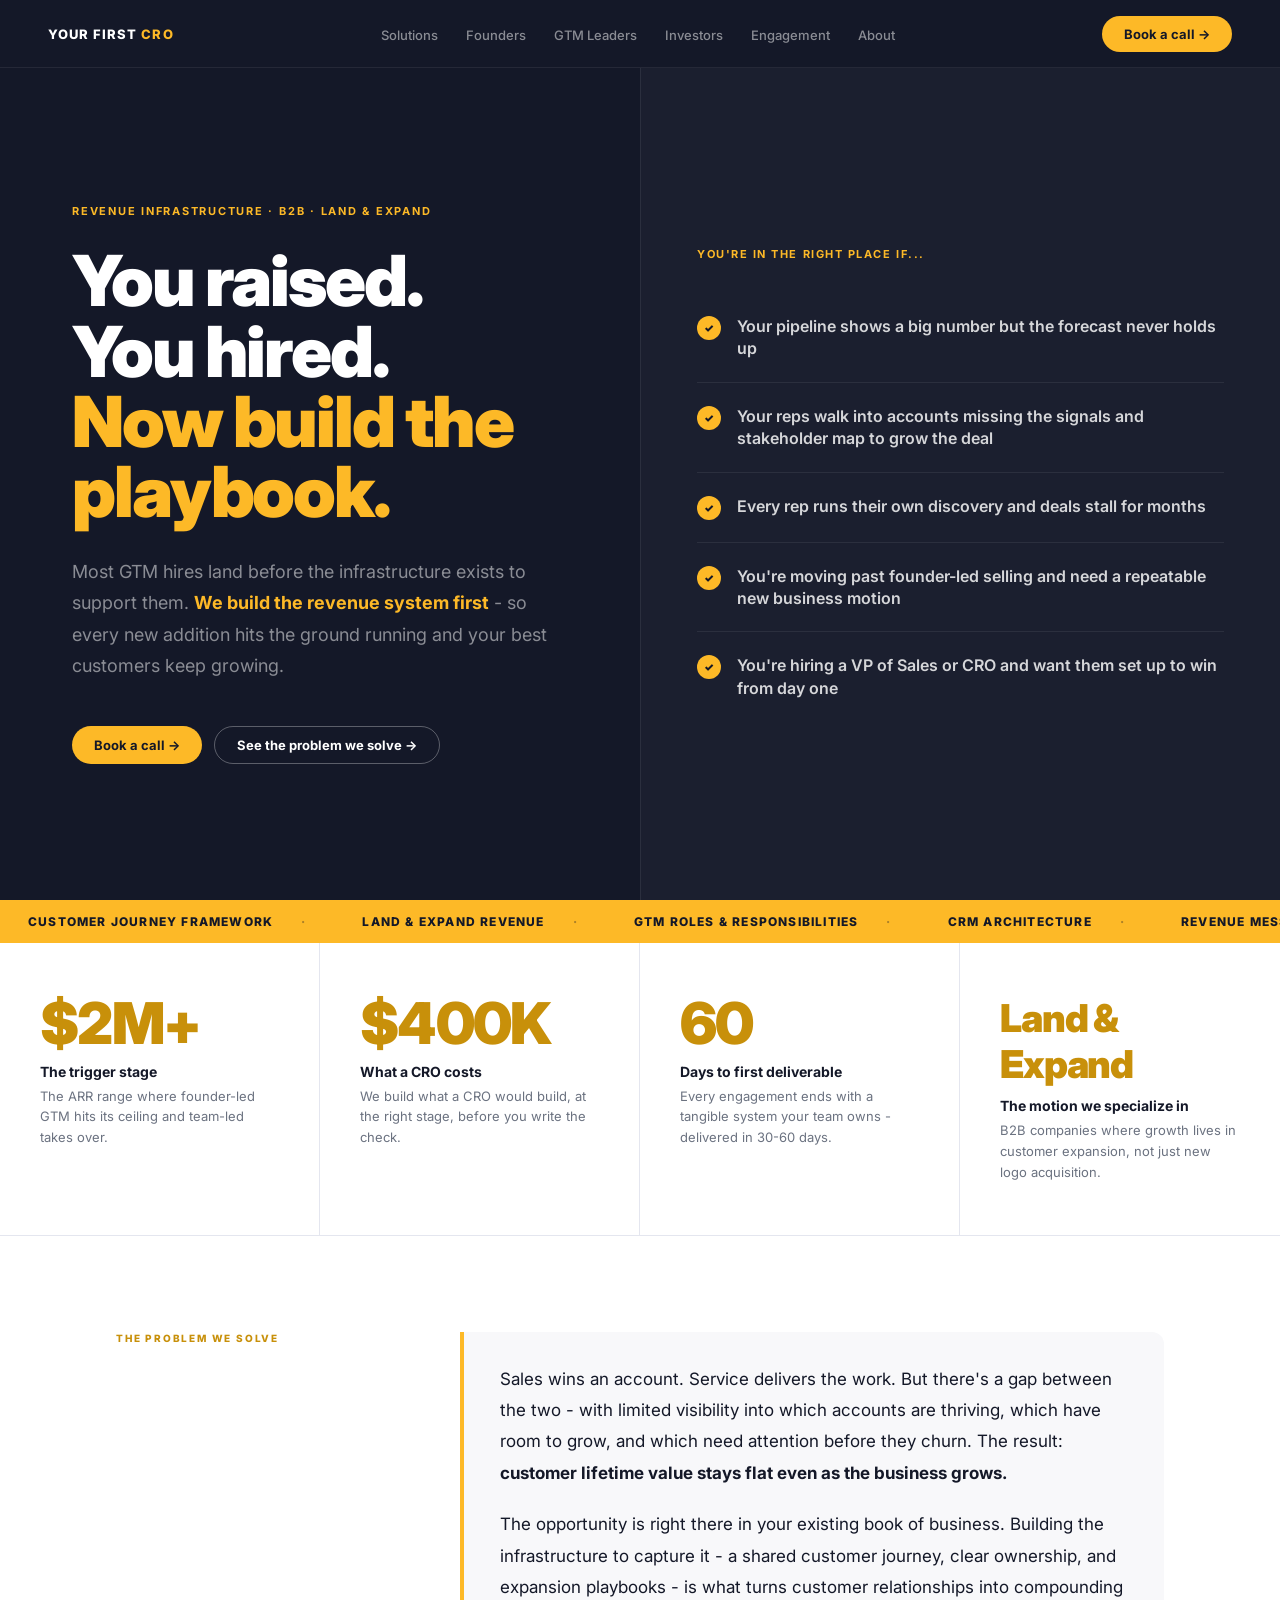
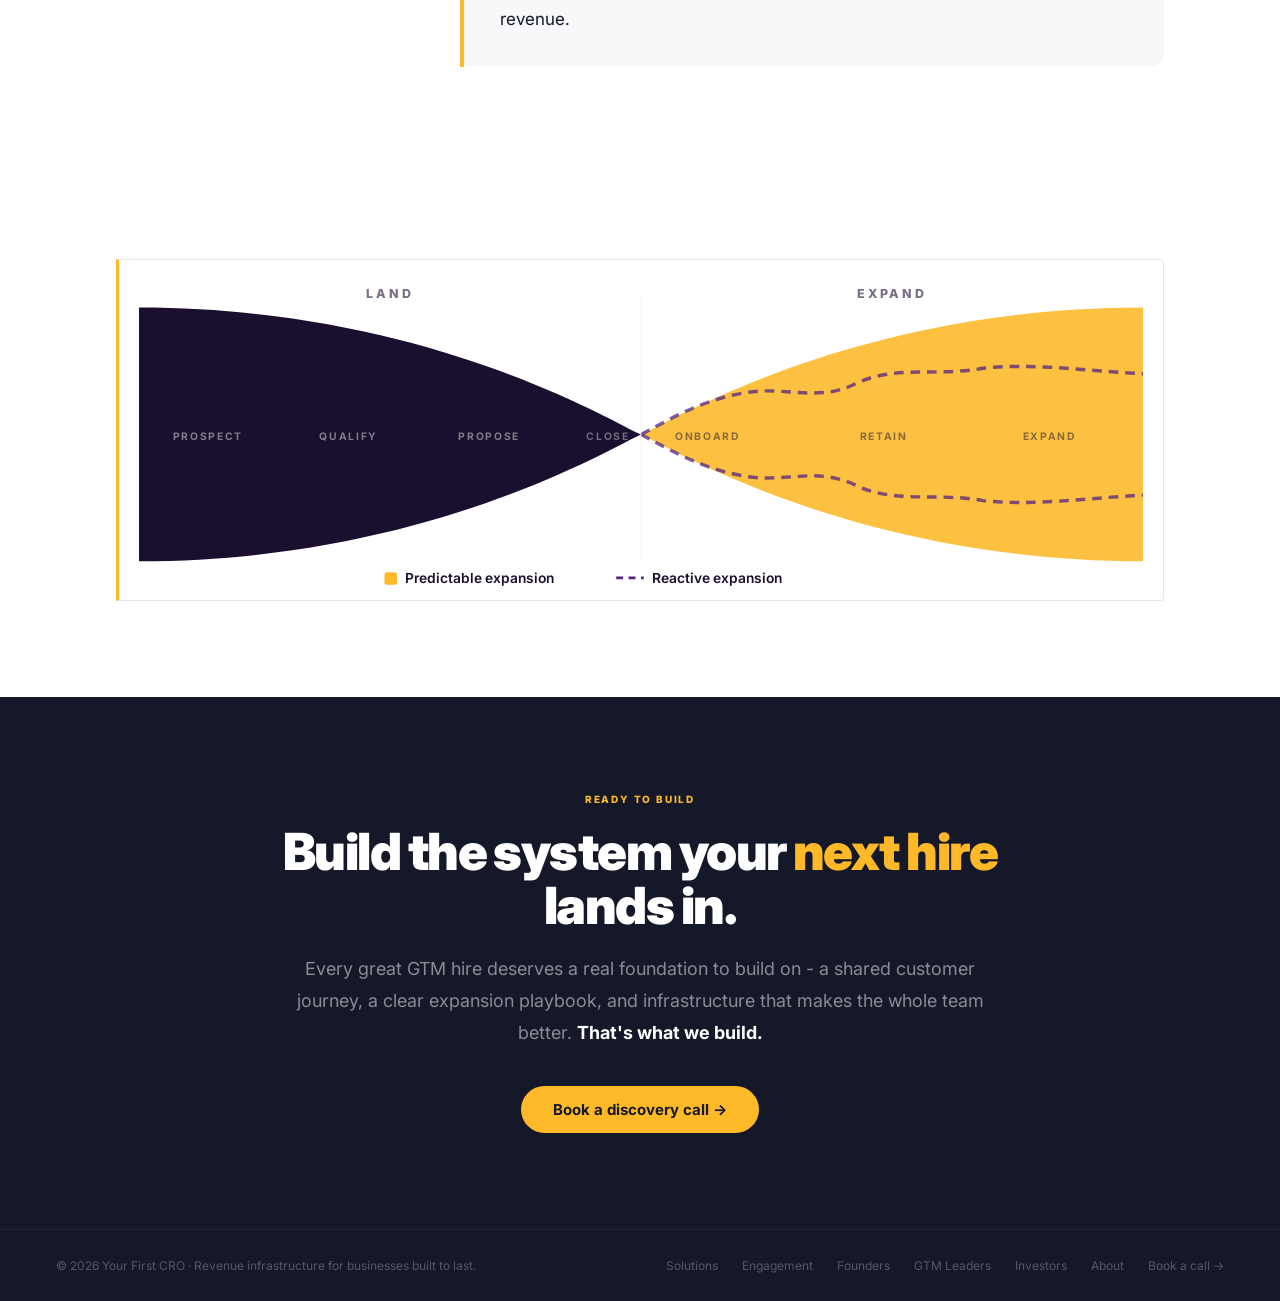
==== commit 505a82e3: "Refocus homepage triggers and About on new business Rewrite "you're in the right place if" rows to l" ====
--- a/index.html
+++ b/index.html
@@ -200,19 +200,19 @@
     <div class="hero-right-label">You're in the right place if...</div>
     <div class="trigger-row">
       <div class="t-check">✓</div>
-      <span class="t-text">You're ready to hand off founder-led GTM to a team that can carry it</span>
-    </div>
-    <div class="trigger-row">
-      <div class="t-check">✓</div>
-      <span class="t-text">Customers are landing - and you want a real system for expanding them</span>
-    </div>
-    <div class="trigger-row">
-      <div class="t-check">✓</div>
-      <span class="t-text">Sales and CS are specializing and you want the infrastructure to match</span>
-    </div>
-    <div class="trigger-row">
-      <div class="t-check">✓</div>
-      <span class="t-text">You're ready to make customer expansion predictable and systematic</span>
+      <span class="t-text">Your pipeline shows a big number but the forecast never holds up</span>
+    </div>
+    <div class="trigger-row">
+      <div class="t-check">✓</div>
+      <span class="t-text">Your reps walk into accounts missing the signals and stakeholder map to grow the deal</span>
+    </div>
+    <div class="trigger-row">
+      <div class="t-check">✓</div>
+      <span class="t-text">Every rep runs their own discovery and deals stall for months</span>
+    </div>
+    <div class="trigger-row">
+      <div class="t-check">✓</div>
+      <span class="t-text">You're moving past founder-led selling and need a repeatable new business motion</span>
     </div>
     <div class="trigger-row">
       <div class="t-check">✓</div>
